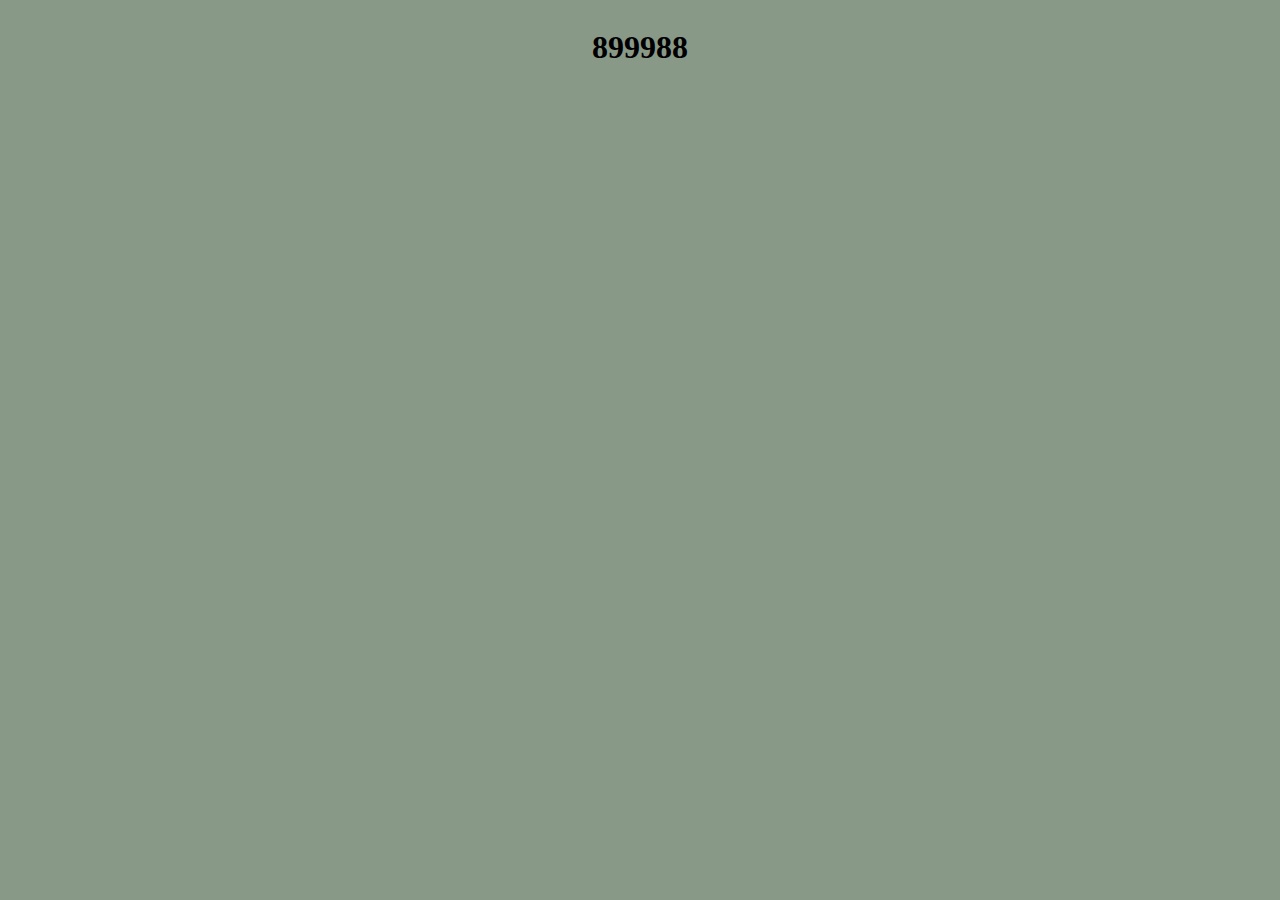
==== index.html @ 7edd74a1 "harder task/ random color" ====
<html lang="en">
<head>
    <meta charset="UTF-8">
    <meta name="viewport" content="width=device-width, initial-scale=1.0">
    <title>Document</title>
    <style>
        body{
            color: black;
            display: flex;
            flex-direction: column;
            justify-content: center;
            align-items: center;
        }
    </style>
</head>
<body>
    <script src="script.js"></script>
</body>
</html>
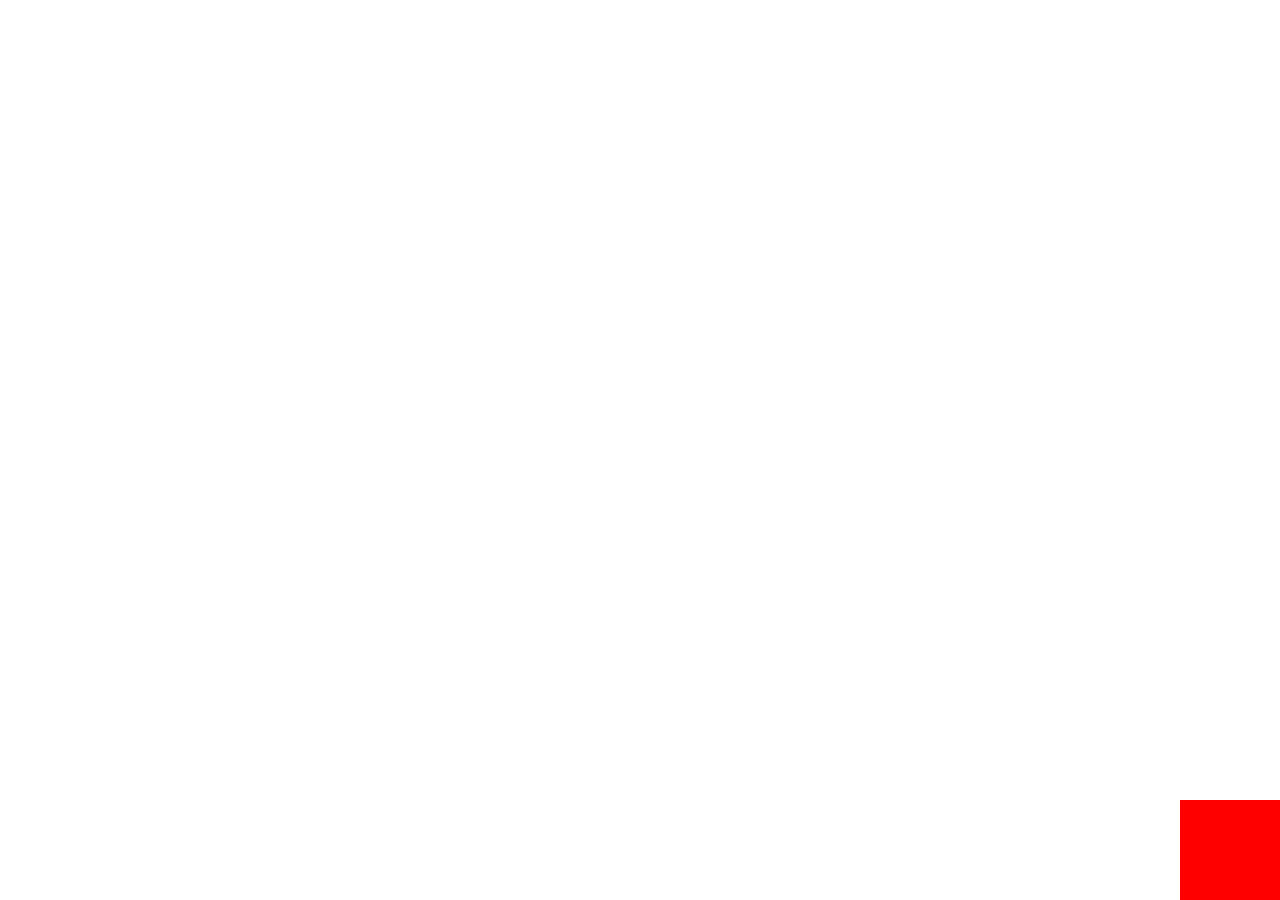
==== commit e69f7e3c: "it moves" ====
--- a/index.html
+++ b/index.html
@@ -3,15 +3,7 @@
     <meta charset="UTF-8">
     <meta name="viewport" content="width=device-width, initial-scale=1.0">
     <title>Document</title>
-    <style>
-        body{
-            color: black;
-            display: flex;
-            flex-direction: column;
-            justify-content: center;
-            align-items: center;
-        }
-    </style>
+   
 </head>
 <body>
     <script src="script.js"></script>
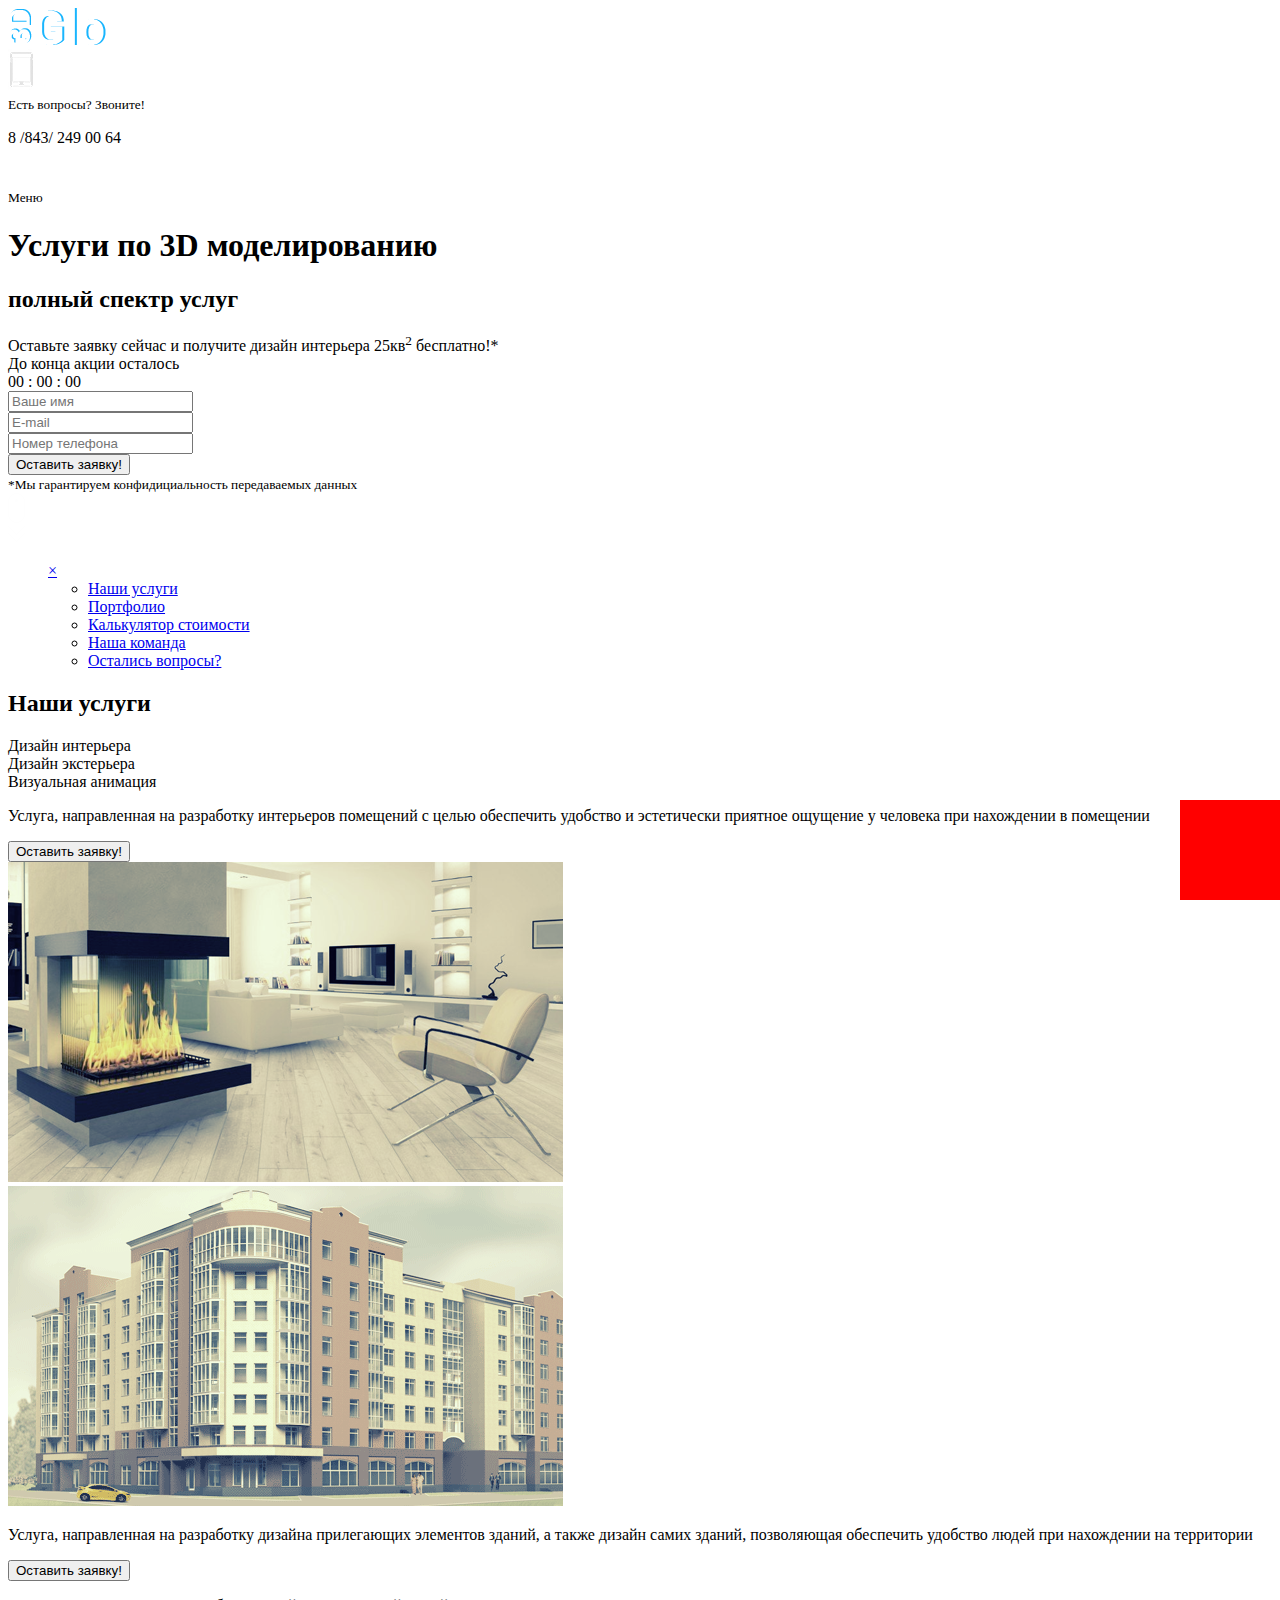
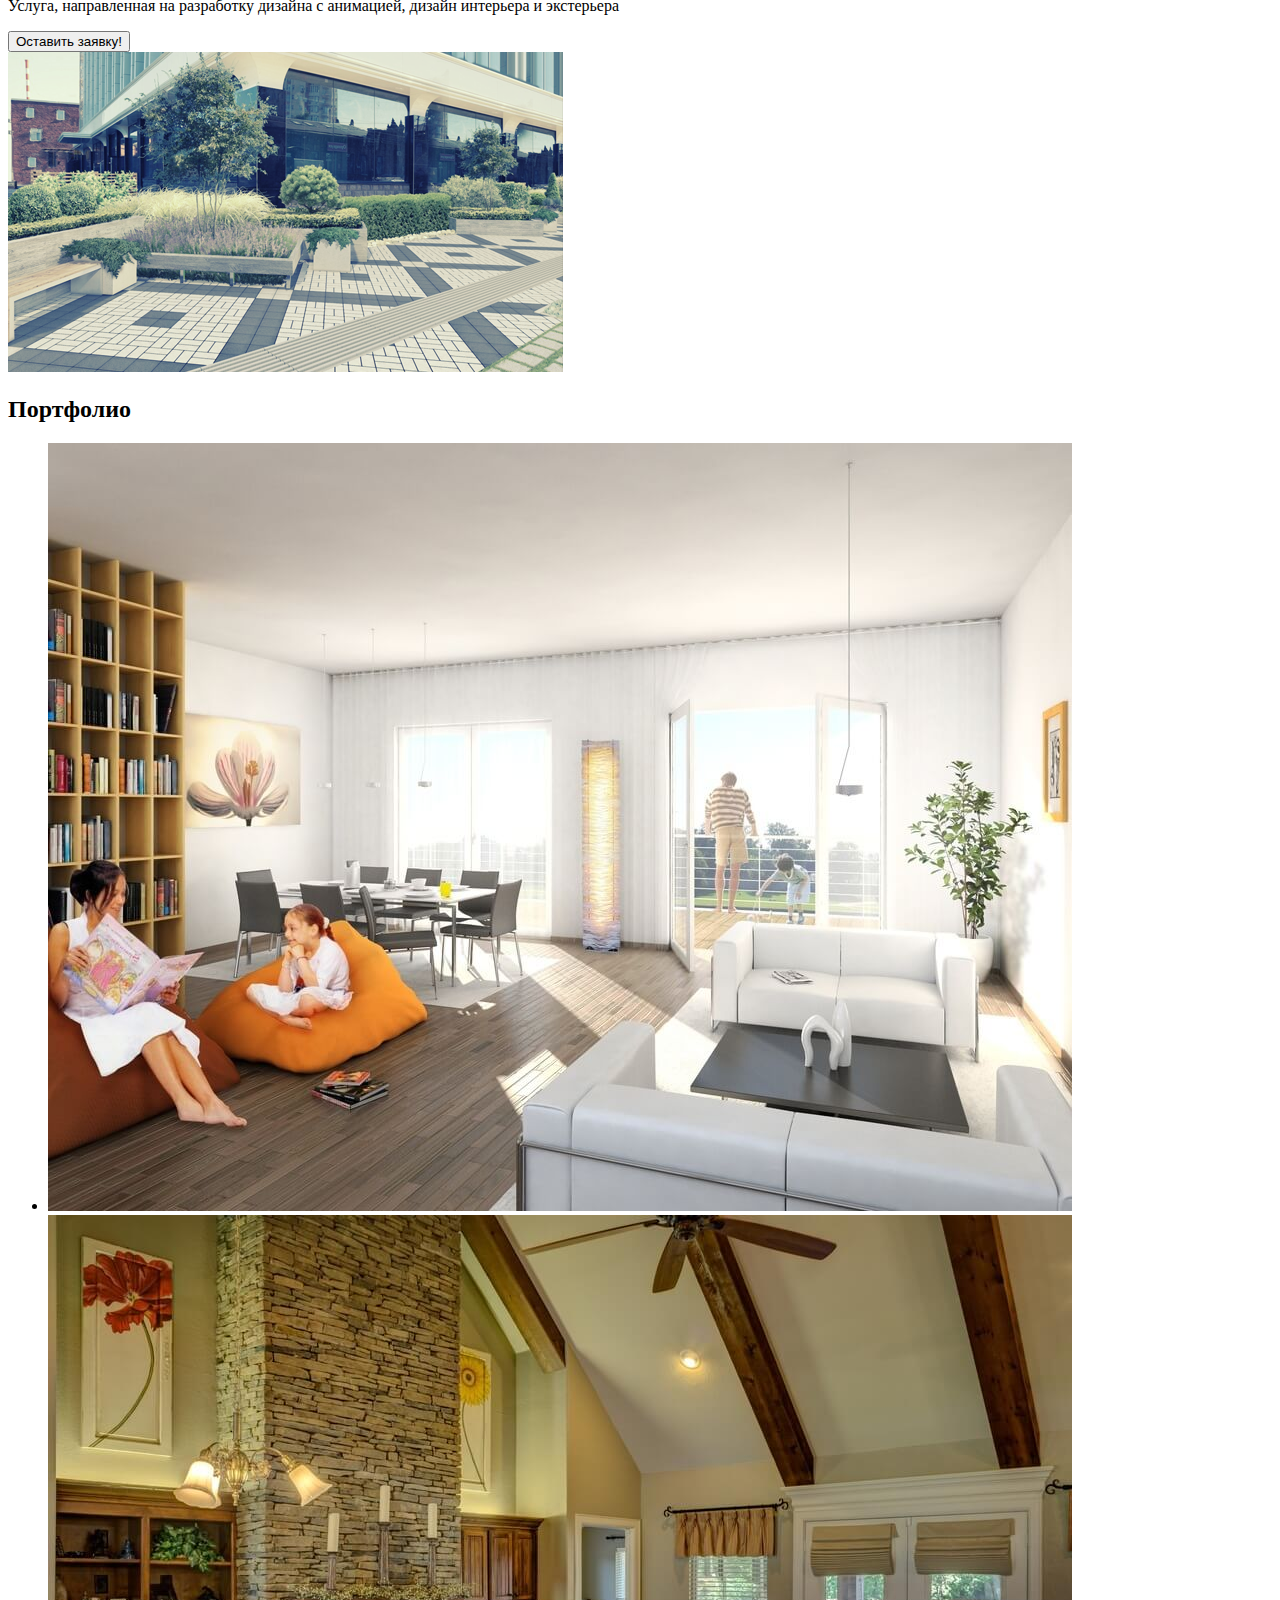
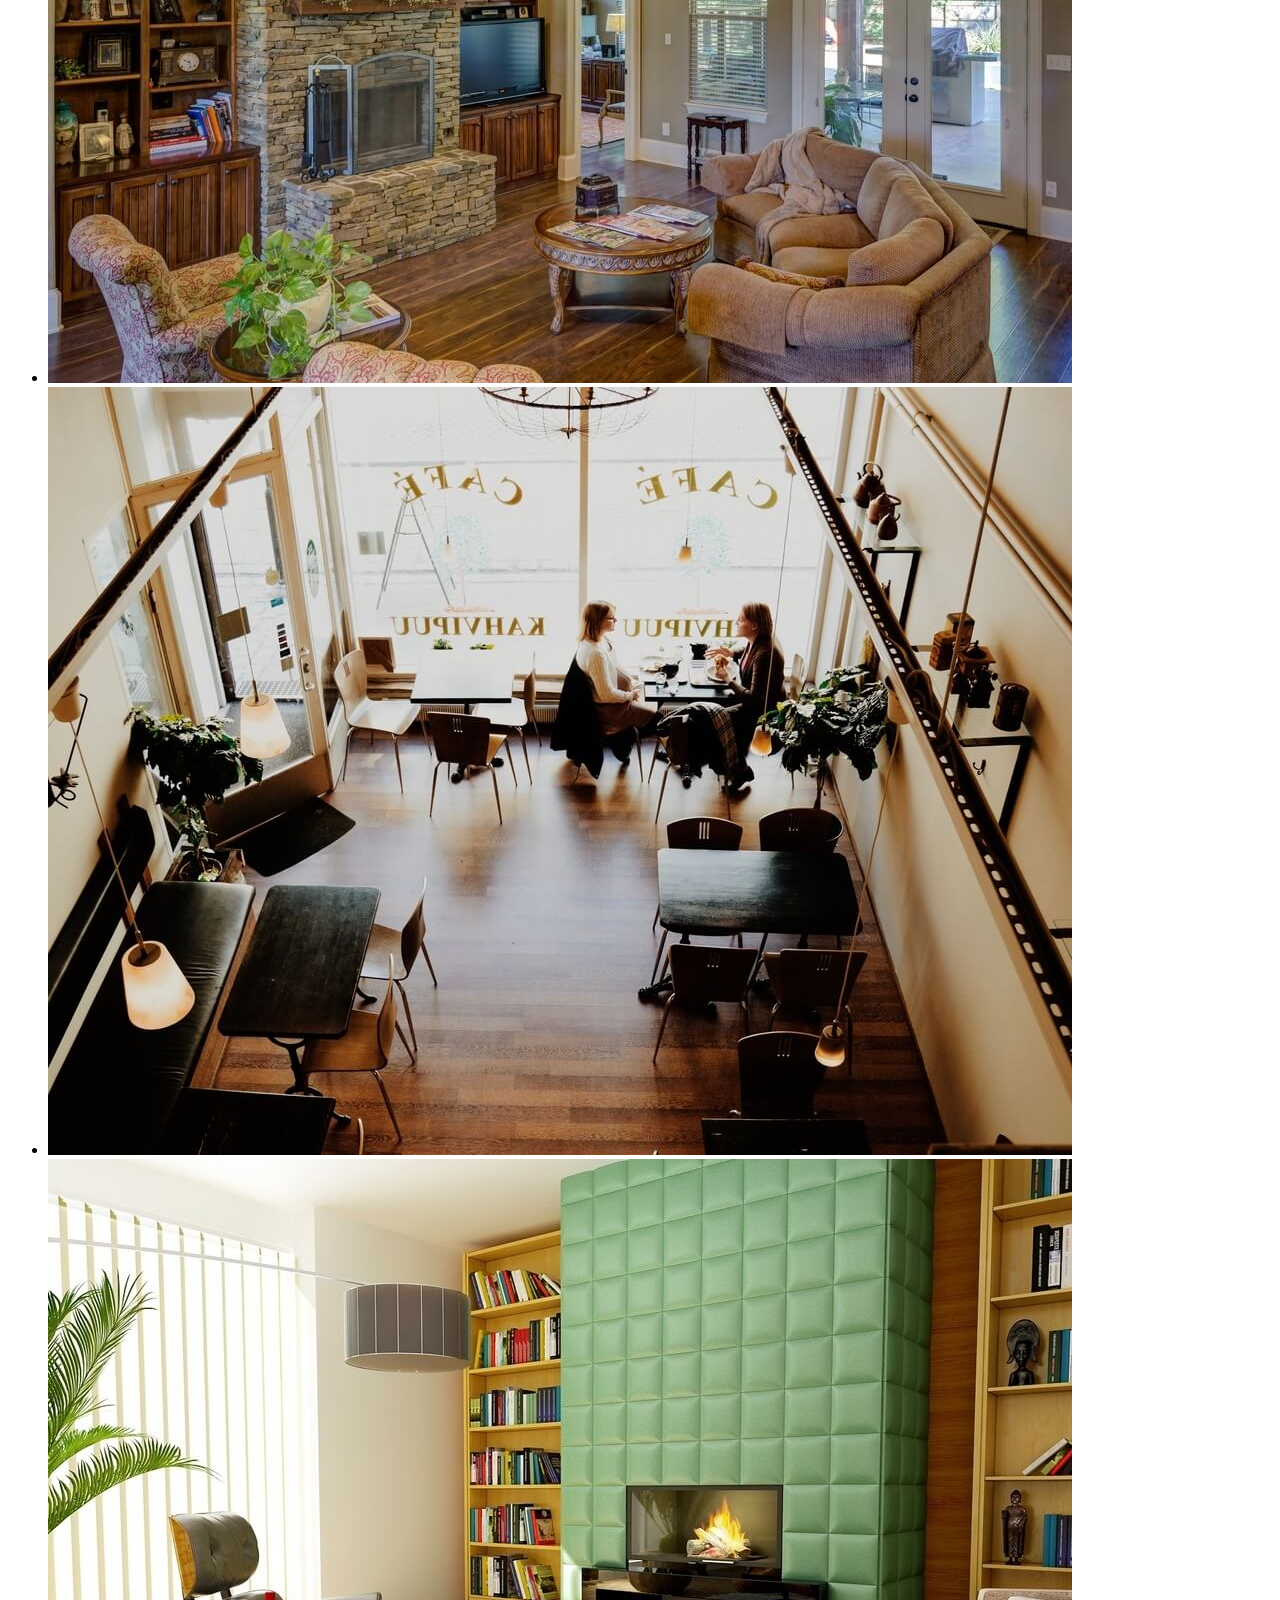
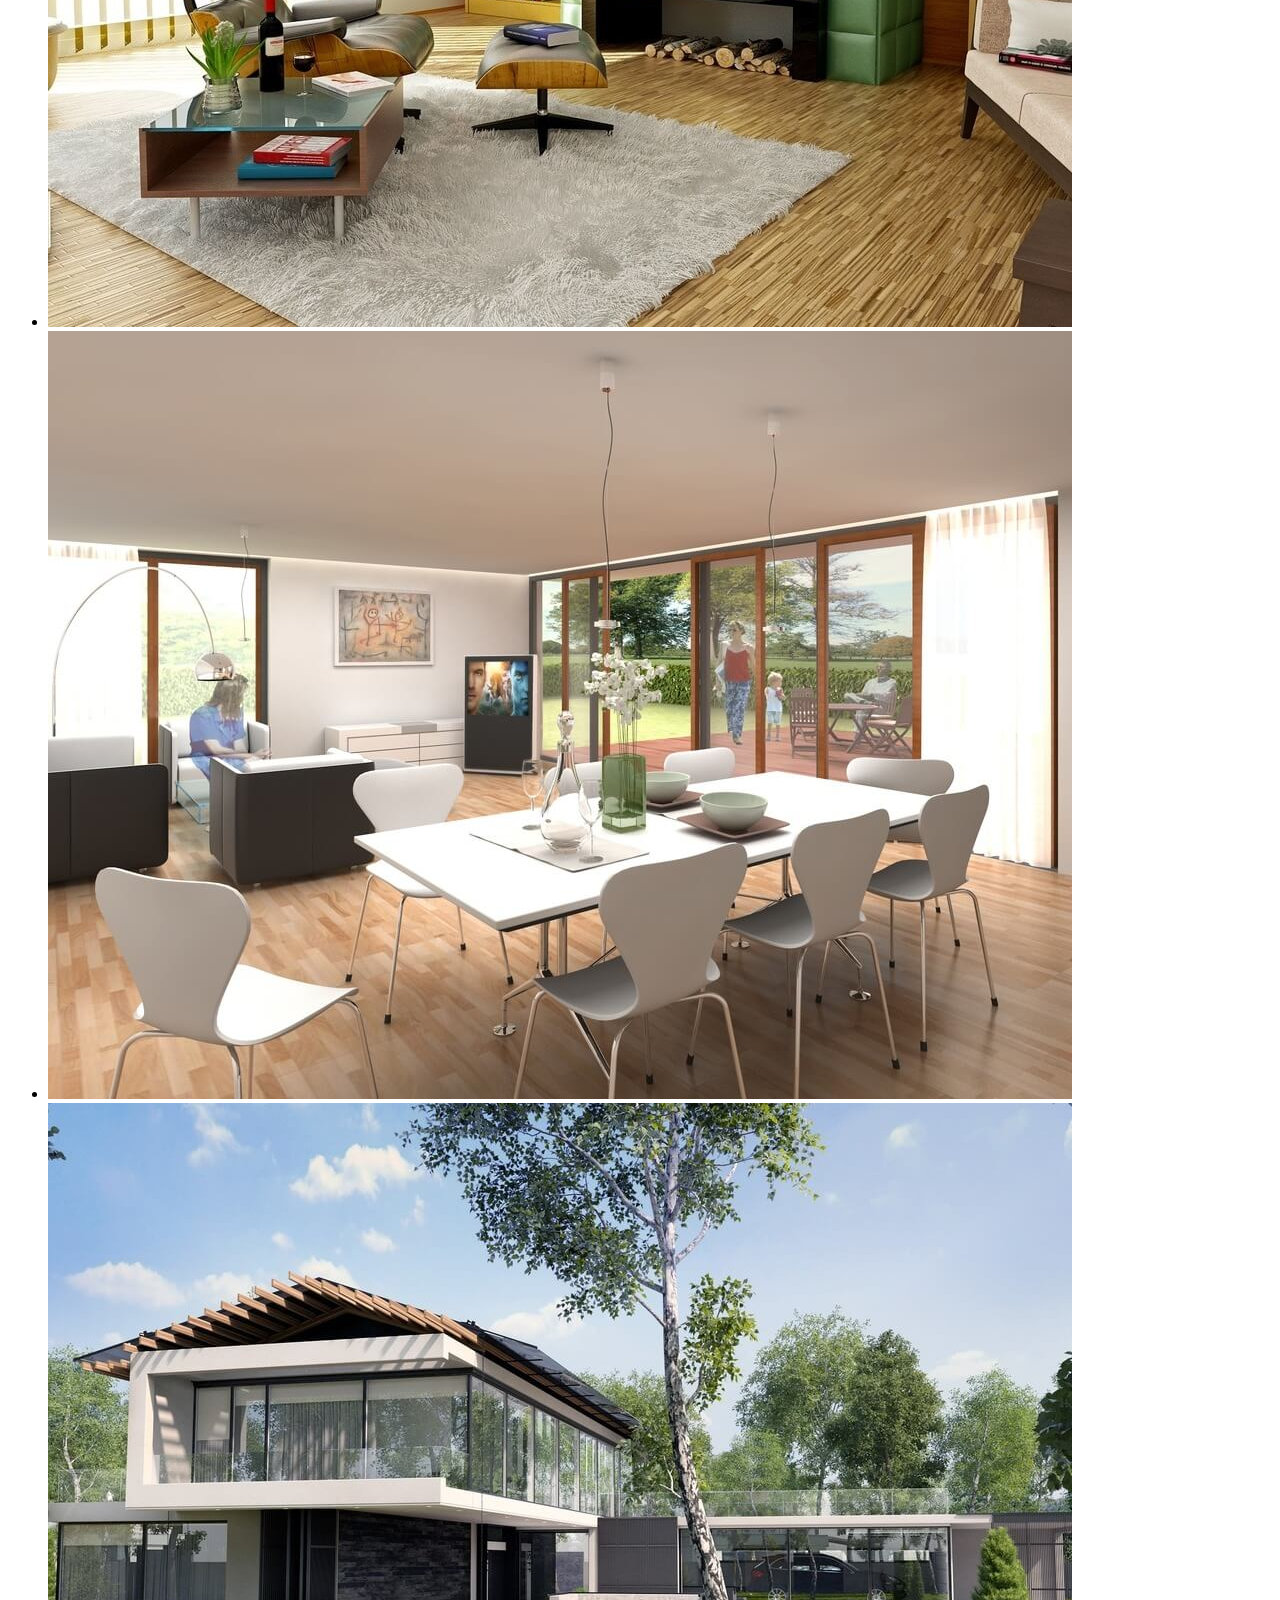
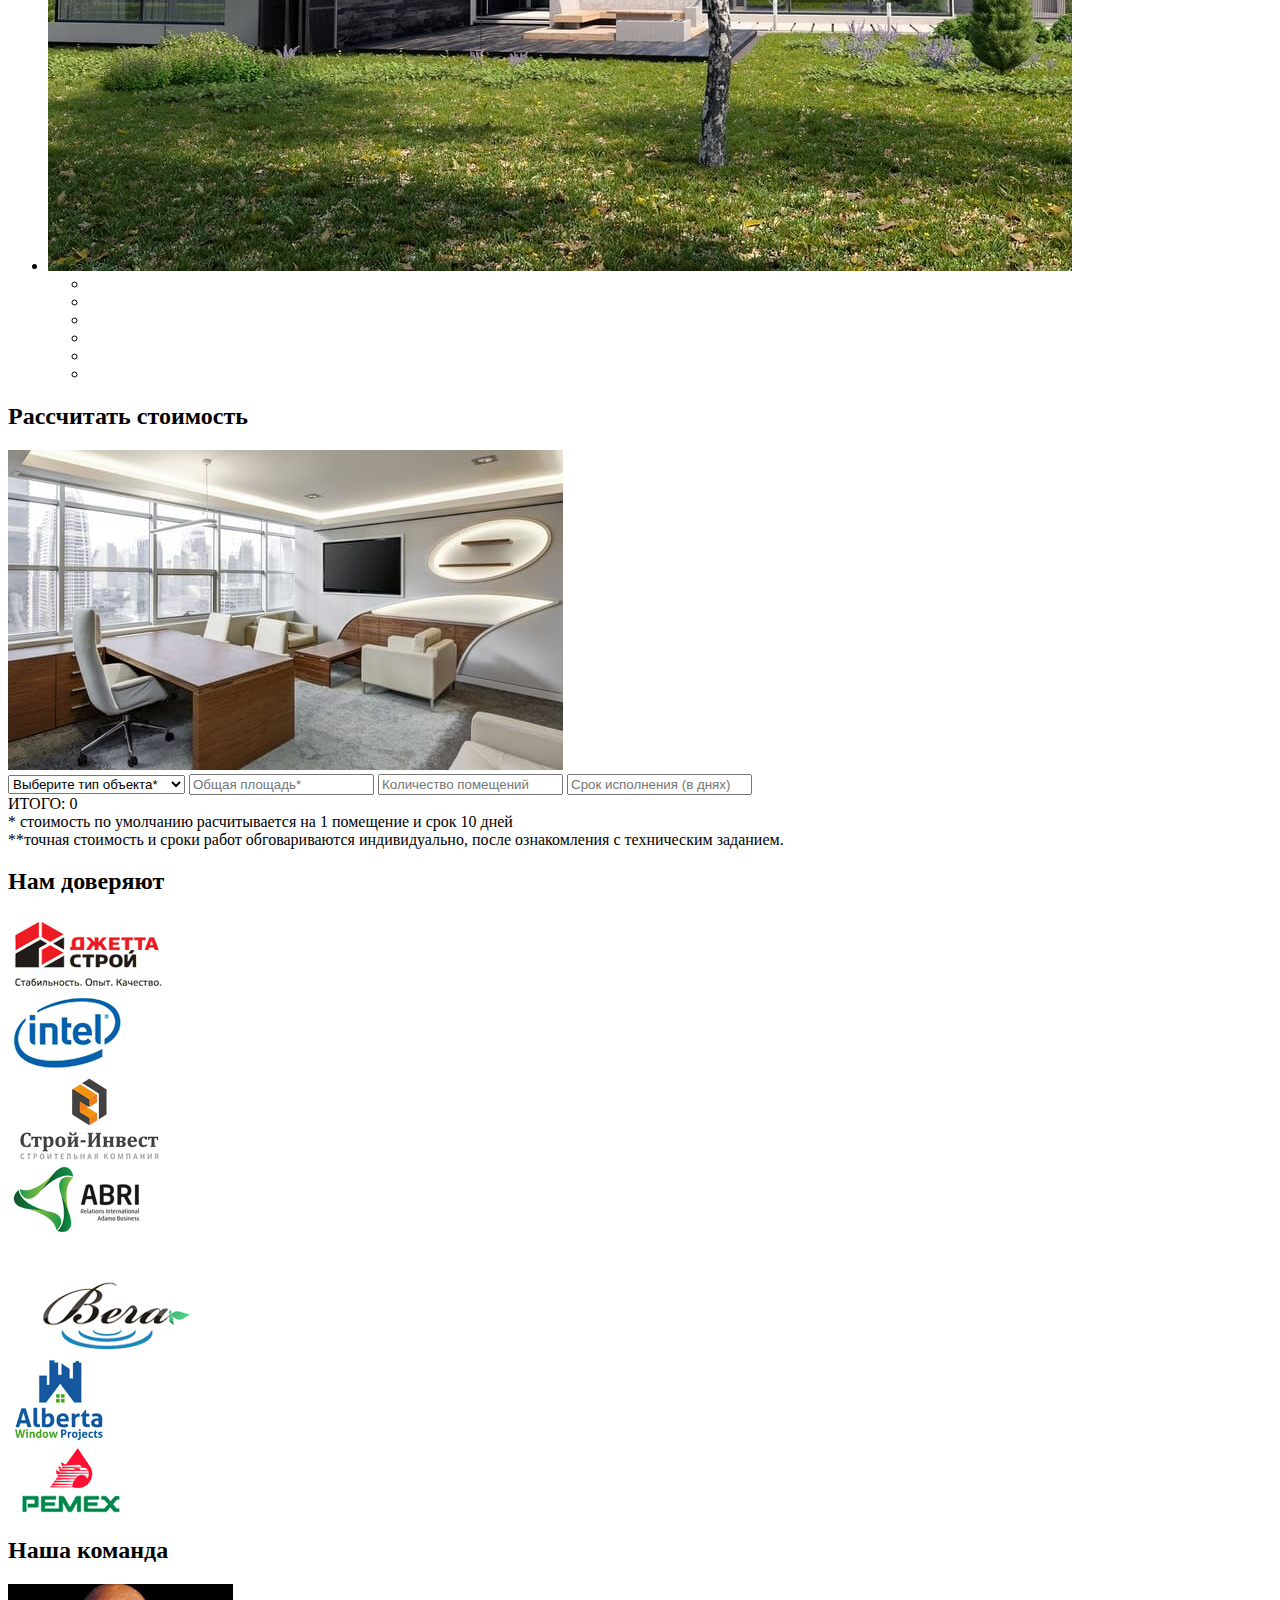
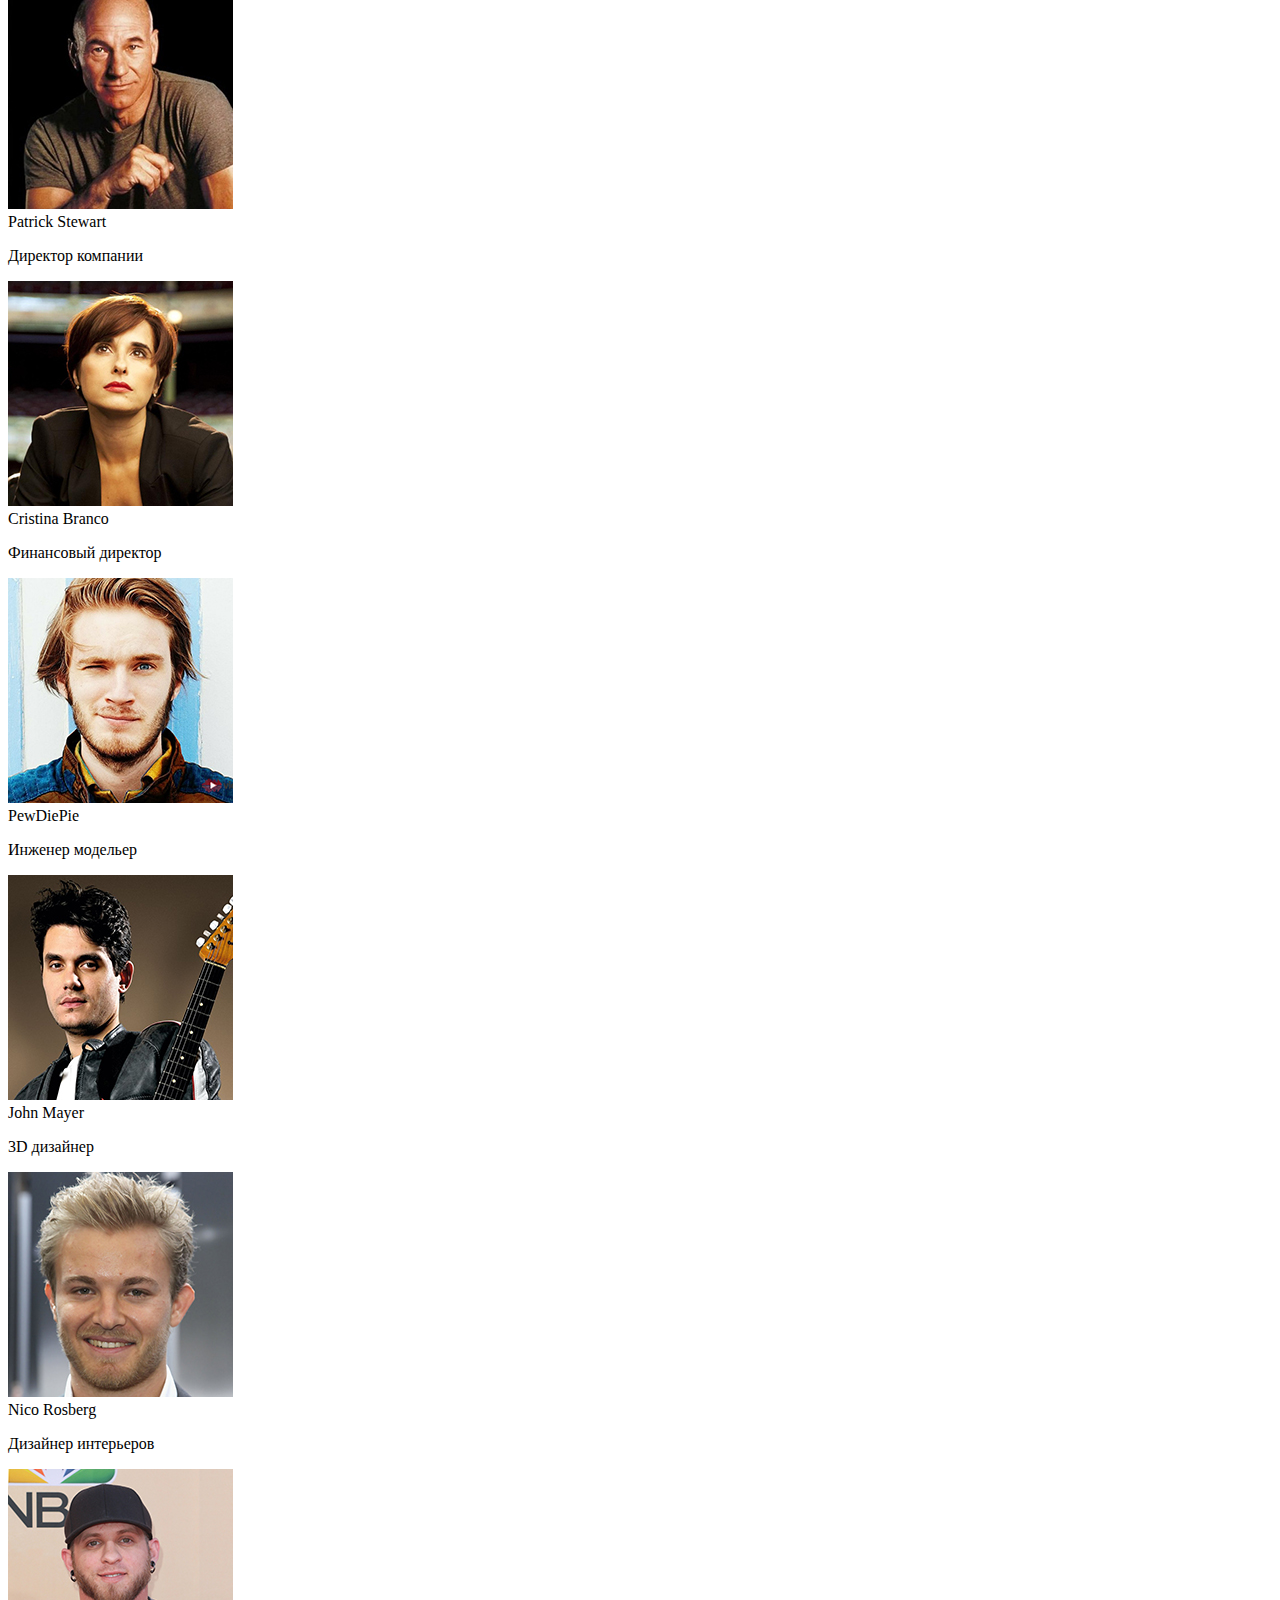
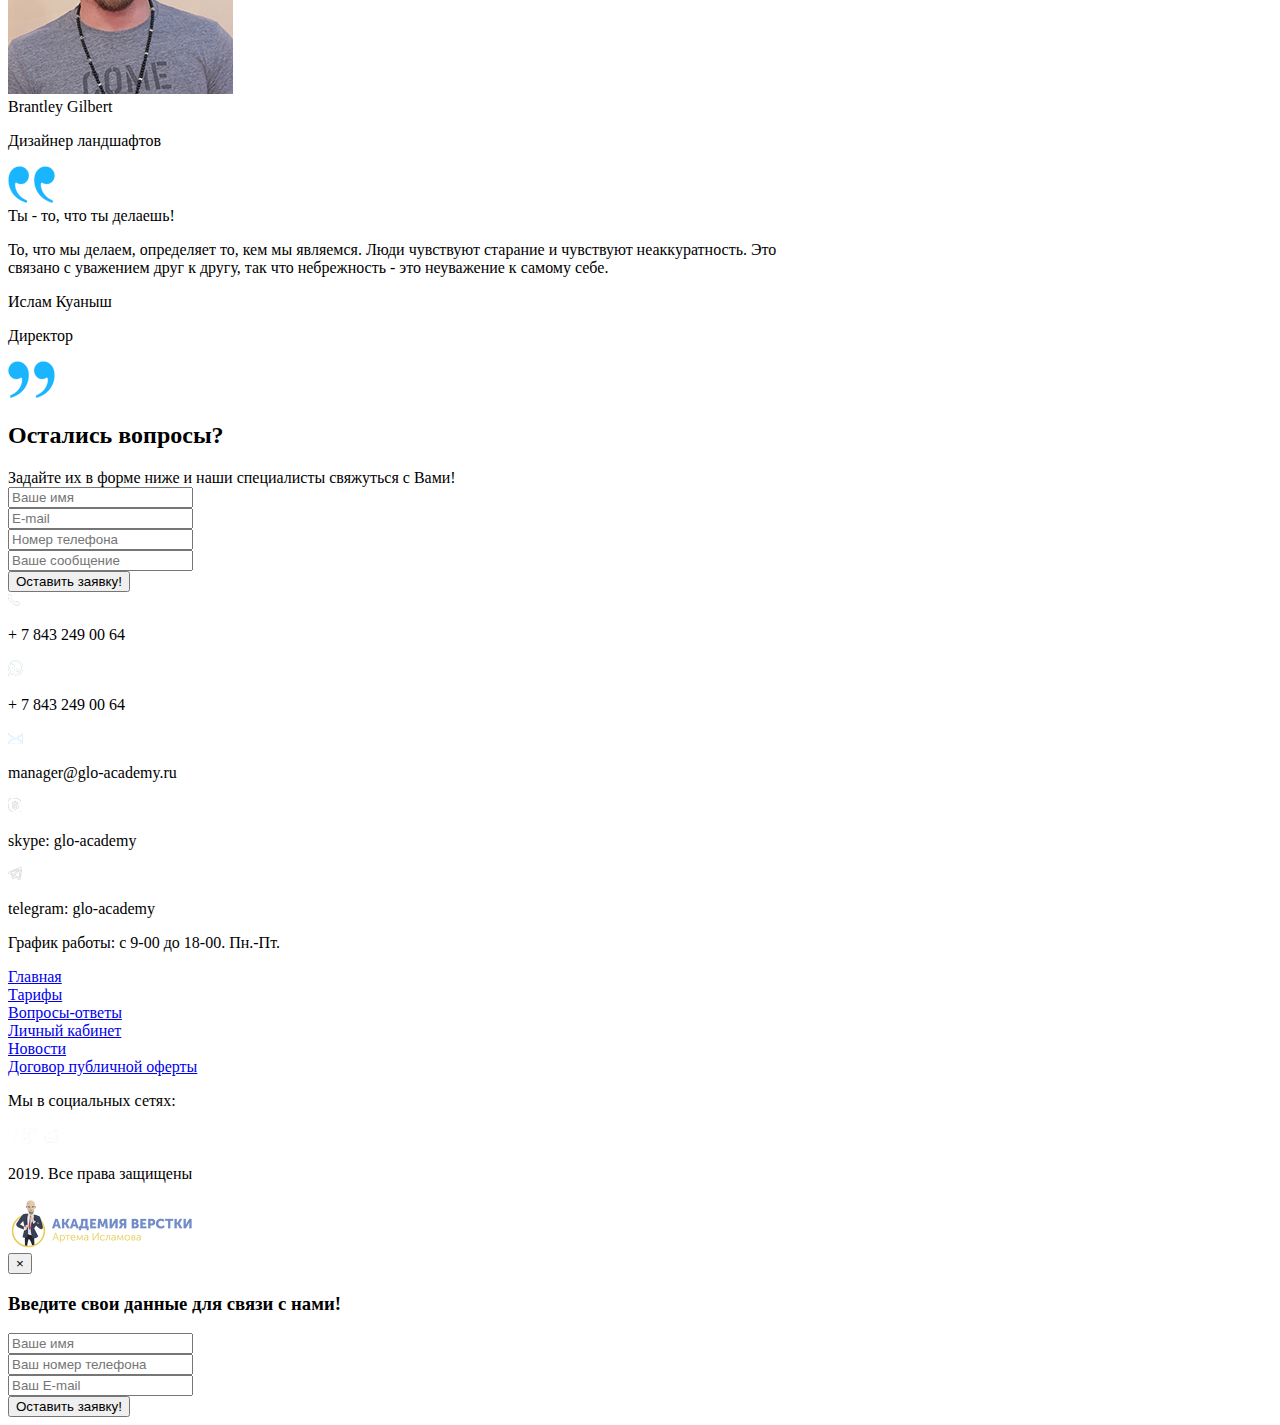
==== commit 7ce0ff0f: "lesson 18 and flying bird" ====
--- a/index.html
+++ b/index.html
@@ -1,11 +1,424 @@
-<html lang="en">
+<!DOCTYPE html>
+<html lang="ru">
+
 <head>
-    <meta charset="UTF-8">
-    <meta name="viewport" content="width=device-width, initial-scale=1.0">
-    <title>Document</title>
-   
+	<meta charset="UTF-8">
+	<meta http-equiv="X-UA-Compatible" content="IE=edge">
+	<meta name="viewport" content="width=device-width, initial-scale=1">
+	<title>Услуги по 3D моделированию</title>
+	<link rel="stylesheet" href="./css/bootstrap.min.css">
+	<link rel="stylesheet" href="./css/style.min.css">
+	<link rel="apple-touch-icon" sizes="180x180" href="./images/favicon/apple-touch-icon.png">
+	<link rel="icon" type="image/png" sizes="32x32" href="./images/favicon/favicon-32x32.png">
+	<link rel="icon" type="image/png" sizes="16x16" href="./images/favicon/favicon-16x16.png">
+	<link rel="manifest" href="./images/favicon/site.webmanifest">
+	<link rel="mask-icon" href="./images/favicon/safari-pinned-tab.svg" color="#5bbad5">
+	<meta name="msapplication-TileColor" content="#b91d47">
+	<meta name="theme-color" content="#ffffff">
 </head>
+
 <body>
-    <script src="script.js"></script>
+
+<main>
+	<header>
+		<div class="container">
+			<div class="row justify-content-between main-header">
+				<div class="col-md-2 col-sm-4 col-4">
+					<div class="logo">
+						<img class="logo-img" src="images/3dglo.png" alt="...">
+
+					</div>
+				</div>
+				<div class="col-md-4 col-md-offset-6 col-sm-4 col-sm-offset-2 col-5 col-offset-0">
+					<div class="media phone-media">
+						<div class="media-left media-middle">
+							<img class="media-object" src="images/phone.svg" alt="...">
+						</div>
+						<div class="media-body">
+							<small>Есть вопросы? Звоните!</small>
+							<p class="phone">8 /843/ 249 00 64</p>
+						</div>
+					</div>
+
+				</div>
+				<div class="col-md-1 col-sm-2 col-3">
+					<div class="menu">
+						<img src="images/menu.svg" alt=""><br>
+						<small>Меню</small>
+					</div>
+				</div>
+			</div>
+		</div>
+	</header>
+
+	<h1>Услуги по 3D моделированию</h1>
+	<h2>полный спектр услуг</h2>
+	<div class="timer">
+		<div class="timer-title">Оставьте заявку сейчас и получите дизайн интерьера 25кв<sup>2</sup> бесплатно!*
+		</div>
+		<div class="timer-action">
+			До конца акции осталось
+		</div>
+		<div class="timer-numbers" id="timer">
+			<span id="timer-hours">00</span>
+			<span>:</span>
+			<span id="timer-minutes">00</span>
+			<span>:</span>
+			<span id="timer-seconds">00</span>
+		</div>
+	</div>
+	<form id="form1" name="user_form" class="main-form">
+		<div class="main-form-input container">
+			<div class="row">
+				<div class="col-12 col-lg-4">
+					<input type="text" class="form-name" id="form1-name" name="user_name" placeholder="Ваше имя" required>
+				</div>
+				<div class="col-12 col-lg-4">
+					<input type="email" class="form-email" id="form1-email" name="user_email" placeholder="E-mail">
+				</div>
+				<div class="col-12 col-lg-4">
+					<input type="tel" class="form-phone" id="form1-phone" name="user_phone" placeholder="Номер телефона" required>
+				</div>
+			</div>
+		</div>
+		<div class="container">
+			<div class="row justify-content-center">
+				<button class="btn form-btn" type="submit">Оставить заявку!</button>
+			</div>
+		</div>
+	</form>
+	<small>*Мы гарантируем конфидициальность передаваемых данных</small>
+	<br>
+	<a href="#service-block"><img src="images/scroll.svg" alt=""></a>
+</main>
+
+
+<menu>
+	<a class="close-btn" href="#close">&times;</a>
+	<ul>
+		<li><a href="#service-block">Наши услуги</a></li>
+		<li><a href="#portfolio">Портфолио</a></li>
+		<li><a href="#calc">Калькулятор стоимости</a></li>
+		<li><a href="#command">Наша команда</a></li>
+		<li><a href="#connect">Остались вопросы?</a></li>
+	</ul>
+</menu>
+
+
+<div id="service-block" class="service">
+	<div class="container">
+		<h2>Наши услуги</h2>
+		<div class="underline"></div>
+		<div class="row service-header">
+			<div class="col-12 col-lg-4 service-header-tab active">Дизайн <span>интерьера</span></div>
+			<div class="col-12 col-lg-4 service-header-tab">Дизайн <span>экстерьера</span></div>
+			<div class="col-12 col-lg-4 service-header-tab">Визуальная <span>анимация</span></div>
+		</div>
+
+		<div class="service-tab row">
+			<div class="service-outer col-md-6 col-sm-6 col-12">
+				<div class="service-inner">
+					<div class="service-text">
+						<p>Услуга, направленная на разработку интерьеров помещений с целью обеспечить удобство и
+							эстетически приятное ощущение у человека при нахождении в помещении</p>
+						<button class="btn form-btn popup-btn">Оставить заявку!</button>
+					</div>
+				</div>
+			</div>
+			<div class="col-md-6 col-sm-6">
+				<img src="images/service/service-1.png" alt="">
+			</div>
+		</div>
+
+
+		<div class="service-tab row">
+			<div class="col-md-6 col-sm-6">
+				<img src="images/service/service-2.png" alt="">
+			</div>
+			<div class="service-outer col-md-6 col-sm-6 col-12">
+				<div class="service-inner">
+					<p>Услуга, направленная на разработку дизайна прилегающих элементов зданий, а также дизайн самих
+						зданий, позволяющая обеспечить удобство людей при нахождении на территории</p>
+					<button class="btn form-btn popup-btn">Оставить заявку!</button>
+
+				</div>
+			</div>
+
+		</div>
+
+
+		<div class="service-tab row">
+			<div class="service-outer col-md-6 col-sm-6 col-12">
+				<div class="service-inner">
+					<p>Услуга, направленная на разработку дизайна с анимацией, дизайн интерьера и экстерьера</p>
+					<button class="btn form-btn popup-btn">Оставить заявку!</button>
+
+				</div>
+			</div>
+			<div class="col-md-6 col-sm-6">
+				<img src="images/service/service-3.png" alt="">
+			</div>
+		</div>
+
+
+	</div>
+</div>
+
+<div id="portfolio" class="portfolio">
+	<div class="container">
+		<h2>Портфолио</h2>
+		<div class="underline"></div>
+		<ul class="portfolio-content" id="all-progects">
+			<li class="portfolio-item portfolio-item-active"><img src="images/portfilio/portfolio-01.jpg"
+																														alt="portfolio"></li>
+			<li class="portfolio-item"><img src="images/portfilio/portfolio-04.jpg" alt="portfolio"></li>
+			<li class="portfolio-item"><img src="images/portfilio/portfolio-06.jpg" alt="portfolio"></li>
+			<li class="portfolio-item"><img src="images/portfilio/portfolio-07.jpg" alt="portfolio"></li>
+			<li class="portfolio-item"><img src="images/portfilio/portfolio-08.jpg" alt="portfolio"></li>
+			<li class="portfolio-item"><img src="images/portfilio/portfolio-10.jpg" alt="portfolio"></li>
+			<a href="#" class="portfolio-btn prev" id="arrow-left"></a>
+			<a href="#" class="portfolio-btn next" id="arrow-right"></a>
+			<ul class="portfolio-dots">
+				<li class="dot dot-active"></li>
+				<li class="dot"></li>
+				<li class="dot"></li>
+				<li class="dot"></li>
+				<li class="dot"></li>
+				<li class="dot"></li>
+			</ul>
+		</ul>
+	</div>
+</div>
+
+<div id="calc" class="calc">
+	<div class="container">
+		<h2>Рассчитать стоимость</h2>
+		<div class="underline"></div>
+		<div class="row">
+			<div class="col-lg-6 d-none d-lg-block flex">
+				<img src="images/calc.jpg" alt="">
+			</div>
+			<div class="col-lg-6 col-12 flex">
+				<div class="calc-block">
+					<select class="calc-item calc-type" required>
+						<option class="calc-option-title" value="">Выберите тип объекта*</option>
+						<option value="1">Интерьер Квартиры</option>
+						<option value="1.4">Интерьер Частного дома</option>
+						<option value="2">Интерьер Офиса</option>
+					</select>
+					<input type="number" min="1" step="1" class="calc-item calc-square"
+								 placeholder="Общая площадь*">
+					<input type="number" min="1" step="1" class="calc-item calc-count"
+								 placeholder="Количество помещений">
+					<input type="number" min="1" step="1" class="calc-item calc-day"
+								 placeholder="Срок исполнения (в днях)">
+					<div class="calc-total">ИТОГО: <span id="total">0</span></div>
+					<div class="calc-mini">* стоимость по умолчанию расчитывается на 1 помещение и срок 10 дней <br>
+						**точная стоимость и сроки работ обговариваются индивидуально, после
+						ознакомления с техническим заданием.
+					</div>
+				</div>
+
+			</div>
+		</div>
+	</div>
+</div>
+
+<div id="companies" class="companies">
+	<div class="container">
+		<h2>Нам доверяют</h2>
+		<div class="underline"></div>
+		<div class="companies-wrapper">
+			<div class="companies-hor">
+				<div class="companies-hor-item"><img src="images/companies/companies-1.png" alt=""></div>
+				<div class="companies-hor-item"><img src="images/companies/companies-2.png" alt=""></div>
+				<div class="companies-hor-item"><img src="images/companies/companies-3.png" alt=""></div>
+				<div class="companies-hor-item"><img src="images/companies/companies-4.png" alt=""></div>
+				<div class="companies-hor-item"><img src="images/companies/companies-5.png" alt=""></div>
+				<div class="companies-hor-item"><img src="images/companies/companies-6.png" alt=""></div>
+				<div class="companies-hor-item"><img src="images/companies/companies-7.png" alt=""></div>
+			</div>
+		</div>
+	</div>
+</div>
+
+<div id="command" class="command">
+	<div class="container">
+		<h2>Наша команда</h2>
+		<div class="underline"></div>
+		<div class="row">
+			<div class="col-md-4 col-sm-6 col-12">
+				<img class="command__photo" src="images/command/command-1.jpg"
+						 data-img="images/command/command-1a.jpg" alt="">
+				<div class="description">Patrick Stewart</div>
+				<p>Директор компании</p>
+			</div>
+			<div class="col-md-4 col-sm-6 col-12">
+				<img class="command__photo" src="images/command/command-2.jpg"
+						 data-img="images/command/command-2a.jpg" alt="">
+				<div class="description">Cristina Branco</div>
+				<p>Финансовый директор</p>
+			</div>
+			<div class="col-md-4 col-sm-6 col-12">
+				<img class="command__photo" src="images/command/command-3.jpg"
+						 data-img="images/command/command-3a.jpg" alt="">
+				<div class="description">PewDiePie</div>
+				<p>Инженер модельер</p>
+			</div>
+			<div class="col-md-4 col-sm-6 col-12">
+				<img class="command__photo" src="images/command/command-4.jpg"
+						 data-img="images/command/command-4a.jpg" alt="">
+				<div class="description">John Mayer</div>
+				<p>3D дизайнер</p>
+			</div>
+			<div class="col-md-4 col-sm-6 col-12">
+				<img class="command__photo" src="images/command/command-5.jpg"
+						 data-img="images/command/command-5a.jpg" alt="">
+				<div class="description">Nico Rosberg</div>
+				<p>Дизайнер интерьеров</p>
+			</div>
+			<div class="col-md-4 col-sm-6 col-12">
+				<img class="command__photo" src="images/command/command-6.jpg"
+						 data-img="images/command/command-6a.jpg" alt="">
+				<div class="description">Brantley Gilbert</div>
+				<p>Дизайнер ландшафтов</p>
+			</div>
+		</div>
+		<div class="quote">
+			<img class="cov-left" src="images/command/cov-1.png" alt="">
+			<div class="description">Ты - то, что ты делаешь!</div>
+			<p>То, что мы делаем, определяет то, кем мы являемся. Люди чувствуют старание и чувствуют
+				неаккуратность.
+				Это<br> связано с уважением друг к другу, так что небрежность - это неуважение к самому себе.</p>
+			<span>Ислам Куаныш</span>
+			<p>Директор</p>
+			<img class="cov-right" src="images/command/cov-2.png" alt="">
+		</div>
+	</div>
+</div>
+
+<div id="connect" class="connect">
+	<div class="container">
+		<h2>Остались вопросы?</h2>
+		<div class="underline"></div>
+		<div class="description">Задайте их в форме ниже и наши специалисты свяжуться с Вами!</div>
+		<div class="row">
+			<div class="col-md-8 col-sm-8 col-12">
+				<form id="form2" name="user_form" class="footer-form">
+					<div class="footer-form-input">
+						<div class="row">
+							<div class="col-md-4 col-md-offset-0 col-sm-12 col-sm-offset-0">
+								<input class="top-form" id="form2-name" type="text" name="user_name"
+											 placeholder="Ваше имя" required>
+							</div>
+							<div class="col-md-4 col-md-offset-0 col-sm-12 col-sm-offset-0">
+								<input class="top-form form-email" id="form2-email" type="email" name="user_email"
+											 placeholder="E-mail">
+							</div>
+							<div class="col-md-4 col-md-offset-0 col-sm-12 col-sm-offset-0">
+								<input class="top-form form-phone" id="form2-phone" type="tel" name="user_phone"
+											 placeholder="Номер телефона" required>
+							</div>
+							<div class="col-md-12 col-sm-12 col-12">
+								<input class="mess" id="form2-message" name="user_message"
+											 placeholder="Ваше сообщение">
+							</div>
+						</div>
+					</div>
+
+					<div class="justify-content-center">
+						<div>
+							<button class="btn form-btn" type="submit">Оставить заявку!</button>
+						</div>
+					</div>
+				</form>
+			</div>
+
+			<div class="col-md-4 col-sm-4 col-12">
+				<div class="connect-adress">
+					<img src="images/connect/phone.svg" alt="">
+					<p>+ 7 843 249 00 64</p>
+				</div>
+				<div class="connect-adress">
+					<img src="images/connect/whatsapp.svg" alt="">
+					<p>+ 7 843 249 00 64</p>
+				</div>
+				<div class="connect-adress">
+					<img src="images/connect/letter.svg" alt="">
+					<p>manager@glo-academy.ru</p>
+				</div>
+				<div class="connect-adress">
+					<img src="images/connect/skype.svg" alt="">
+					<p>skype: glo-academy</p>
+				</div>
+				<div class="connect-adress">
+					<img src="images/connect/tele.svg" alt="">
+					<p>telegram: glo-academy</p>
+				</div>
+				<p>График работы: с 9-00 до 18-00. Пн.-Пт.</p>
+			</div>
+		</div>
+	</div>
+</div>
+
+<footer>
+	<div class="container">
+		<div class="row">
+			<div class="col-md-2 col-sm-2 col-12">
+				<a href="#">Главная</a><br>
+				<a href="#">Тарифы</a><br>
+			</div>
+			<div class="col-md-2 col-sm-3 col-12">
+				<a href="#">Вопросы-ответы</a><br>
+				<a href="#">Личный кабинет</a><br>
+			</div>
+			<div class="col-md-3 col-sm-4 col-12">
+				<a href="#">Новости</a><br>
+				<a href="#">Договор публичной оферты</a><br>
+			</div>
+			<div class="col-md-3 col-md-offset-2 col-sm-3 col-sm-offset-0 col-12 col-offset-0">
+				<p>Мы в социальных сетях:</p>
+				<a href=""><img src="images/footer/face.svg" alt=""></a>
+				<a href=""><img src="images/footer/google.svg" alt=""></a>
+				<a href=""><img src="images/footer/insta.svg" alt=""></a>
+			</div>
+		</div>
+		<div class="line"></div>
+		<div class="row">
+			<div class="col-md-6 col-sm-6 col-12">
+				<p>2019. Все права защищены</p>
+			</div>
+			<div class="col-md-6 col-sm-6 col-12 web">
+				<img src="./images/footer/academy.png" alt="">
+			</div>
+		</div>
+	</div>
+</footer>
+
+<div class="popup">
+	<div class="popup-content">
+		<button class="popup-close">&times;</button>
+		<div class="main-form">
+			<h3>Введите свои данные для связи с нами!</h3>
+			<form id="form3" name="user_form">
+				<div>
+					<input type="text" class="form-name" id="form3-name" name="user_name" placeholder="Ваше имя"
+								 required>
+				</div>
+				<div>
+					<input type="tel" class="form-phone" id="form3-phone" name="user_phone"
+								 placeholder="Ваш номер телефона" required>
+				</div>
+				<div>
+					<input type="email" class="form-email" id="form3-email" name="user_email"
+								 placeholder="Ваш E-mail">
+				</div>
+				<button class="btn form-btn" type="submit">Оставить заявку!</button>
+			</form>
+		</div>
+	</div>
+</div>
+
+<script src="script.js"></script>
 </body>
-</html>+</html>
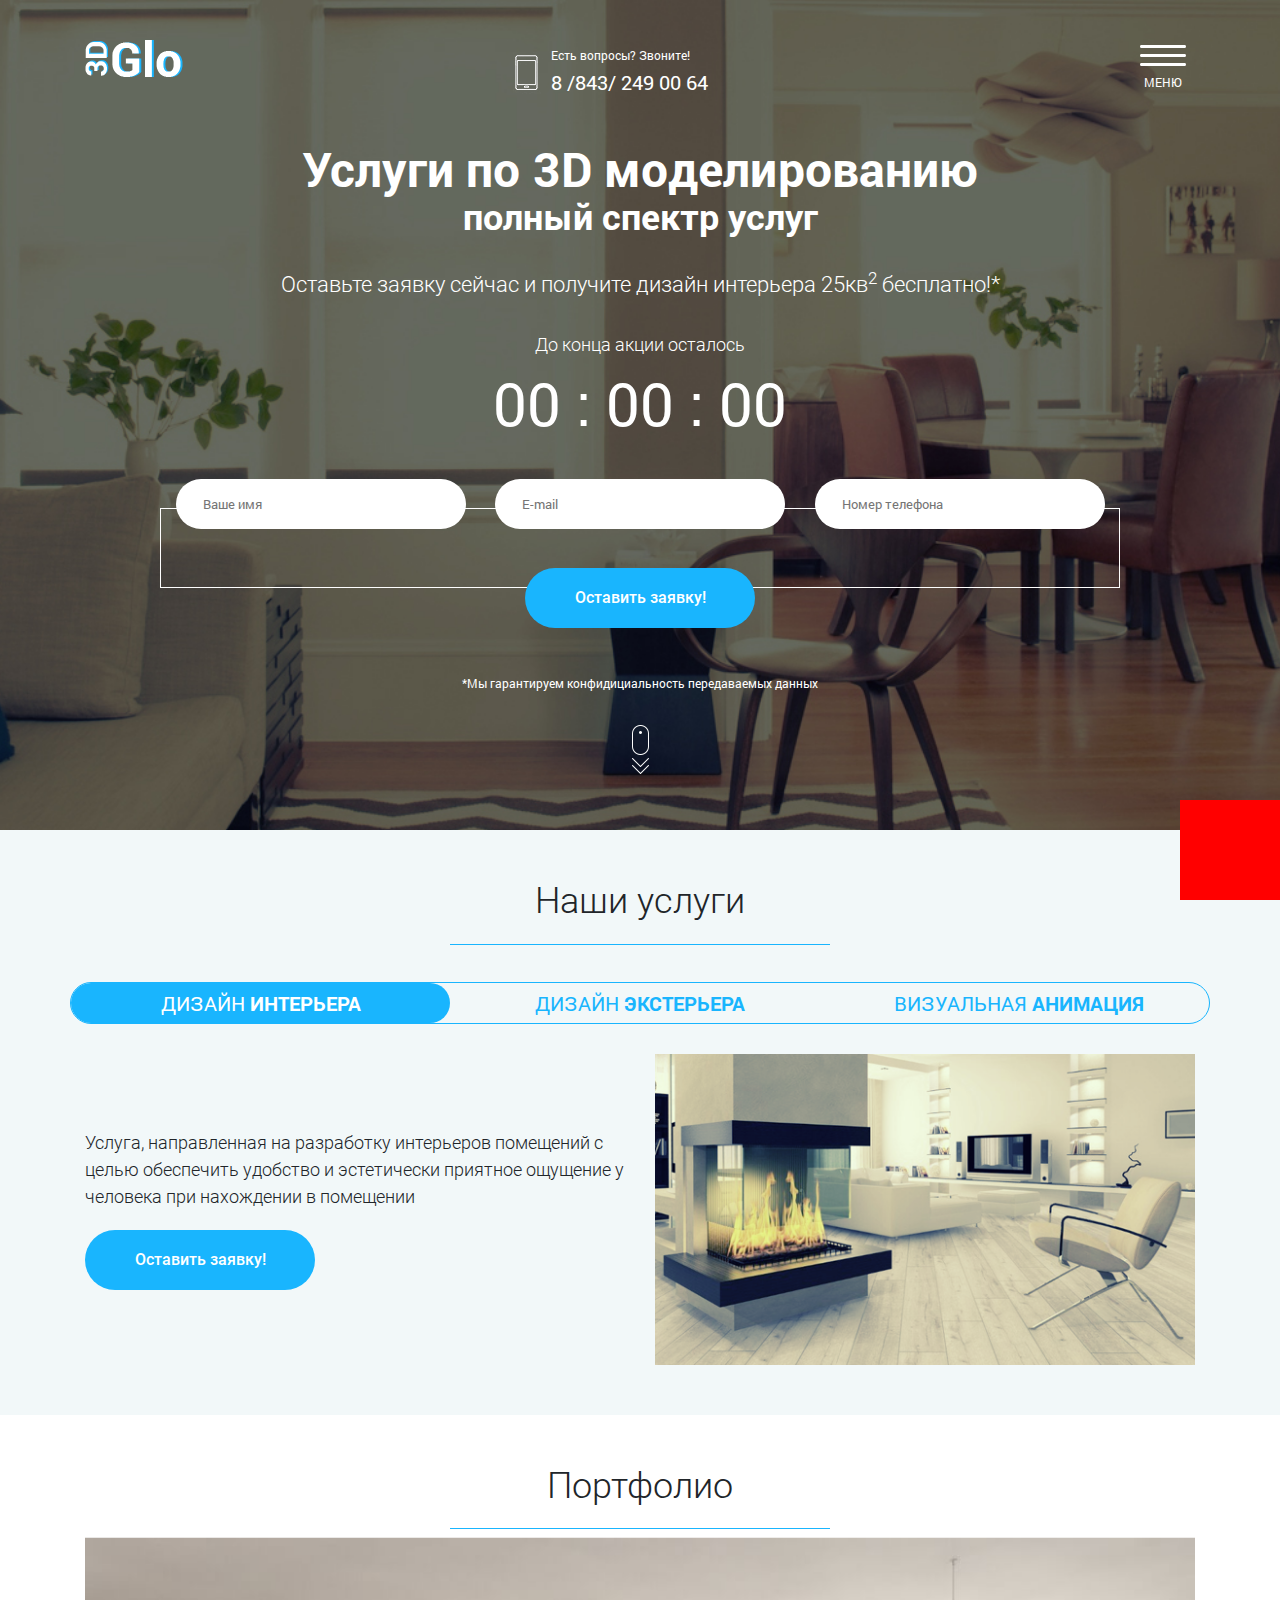
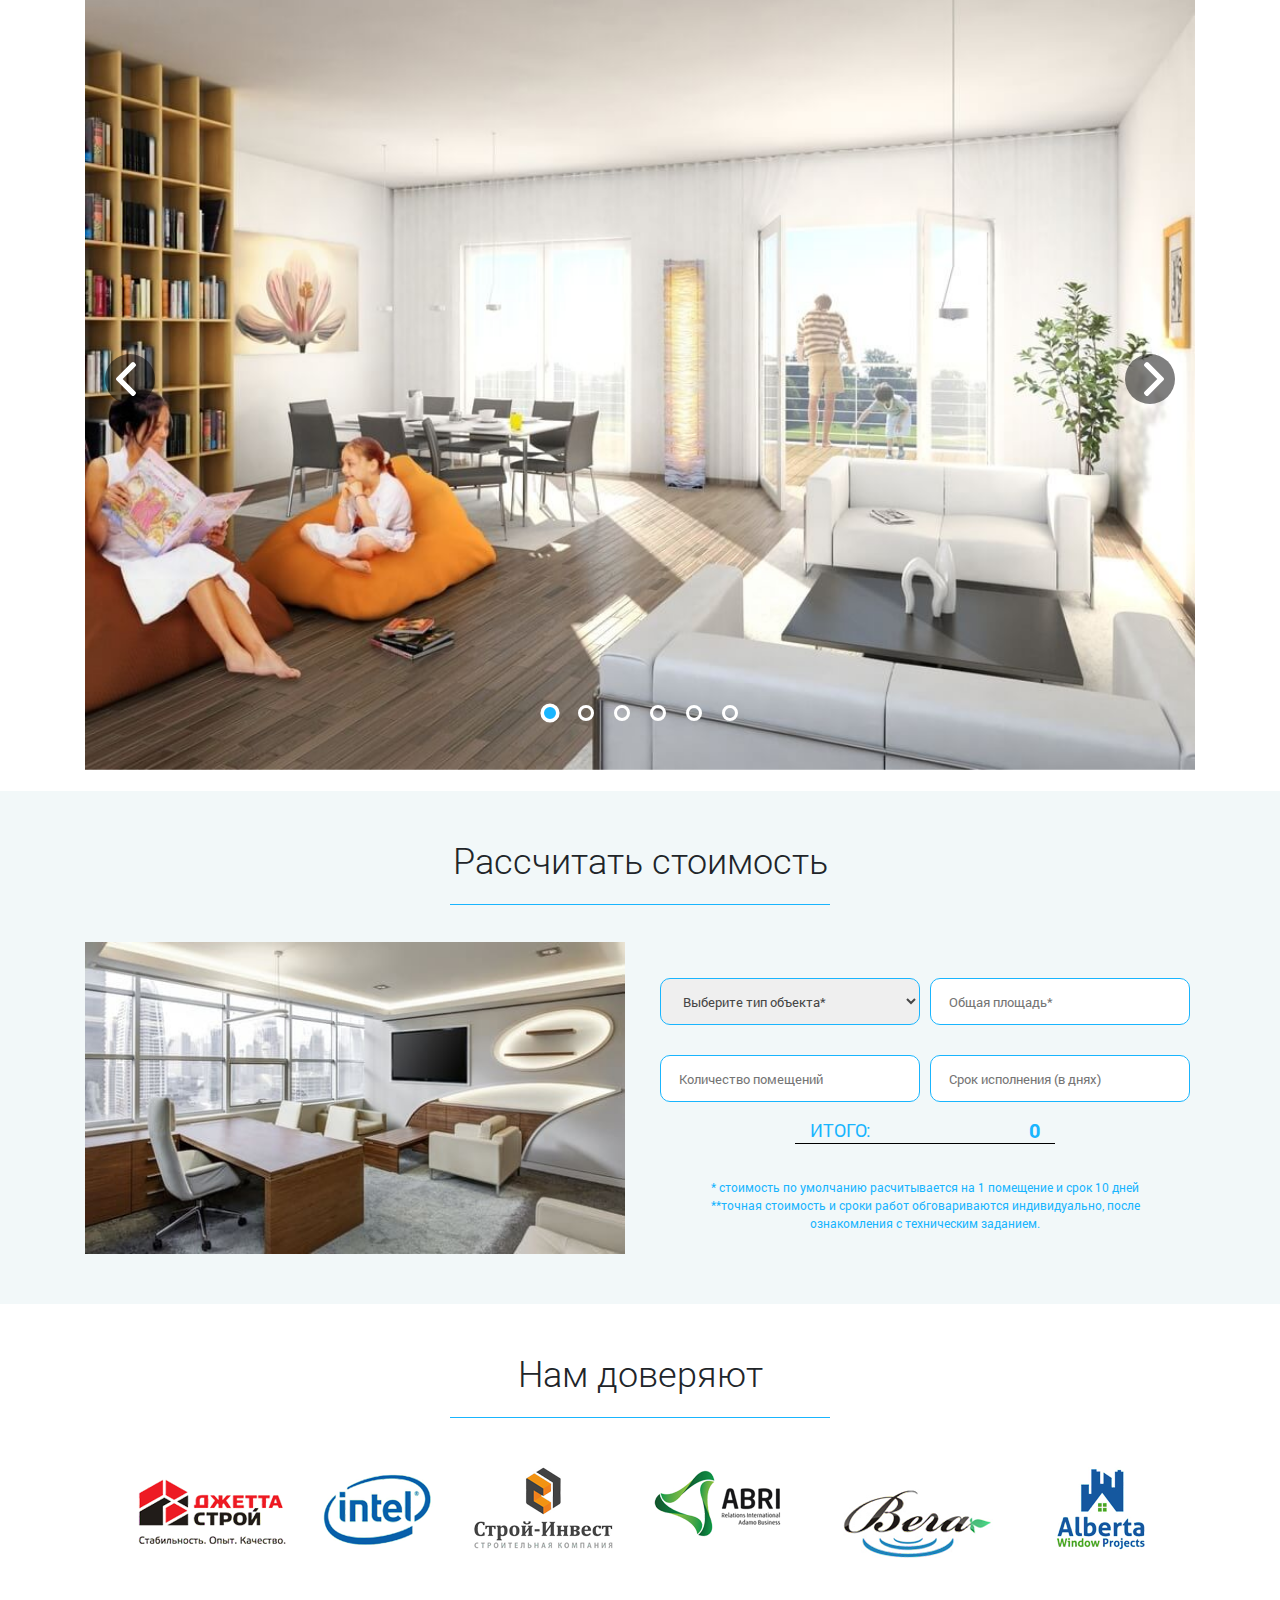
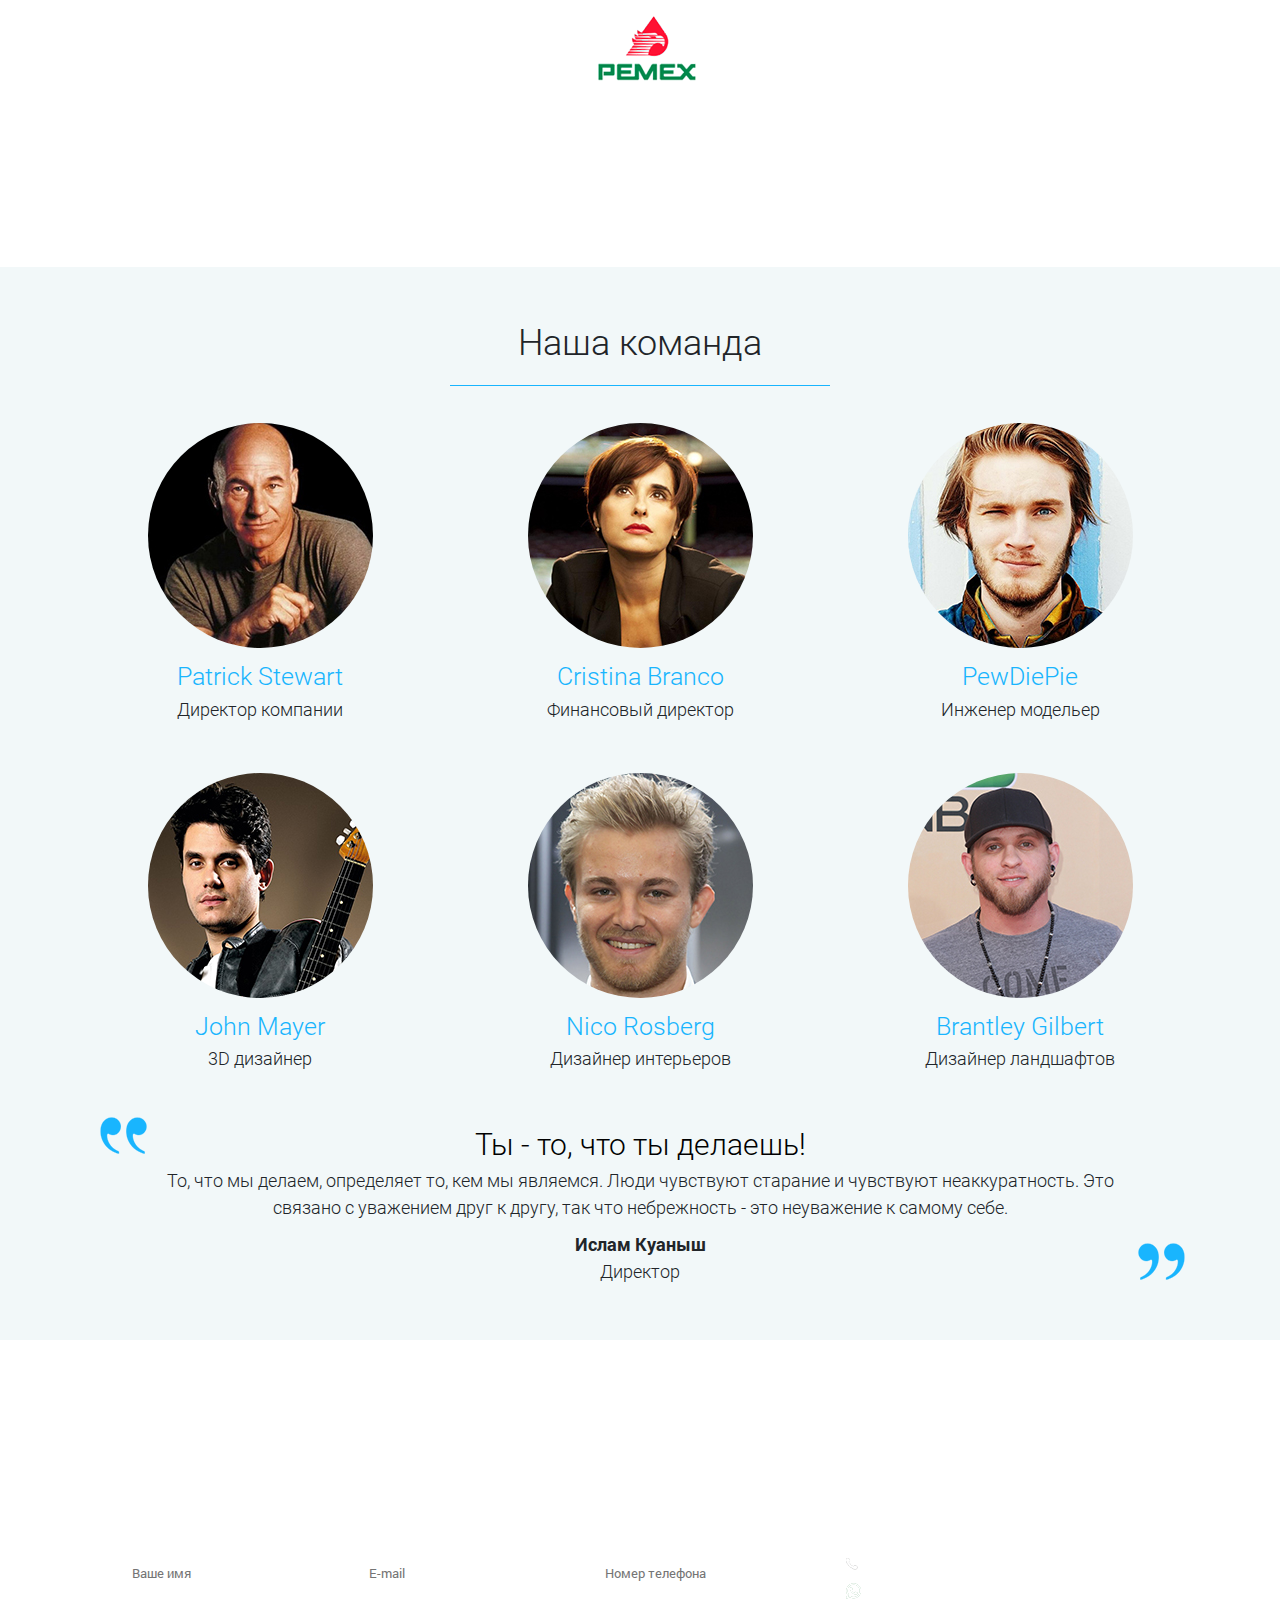
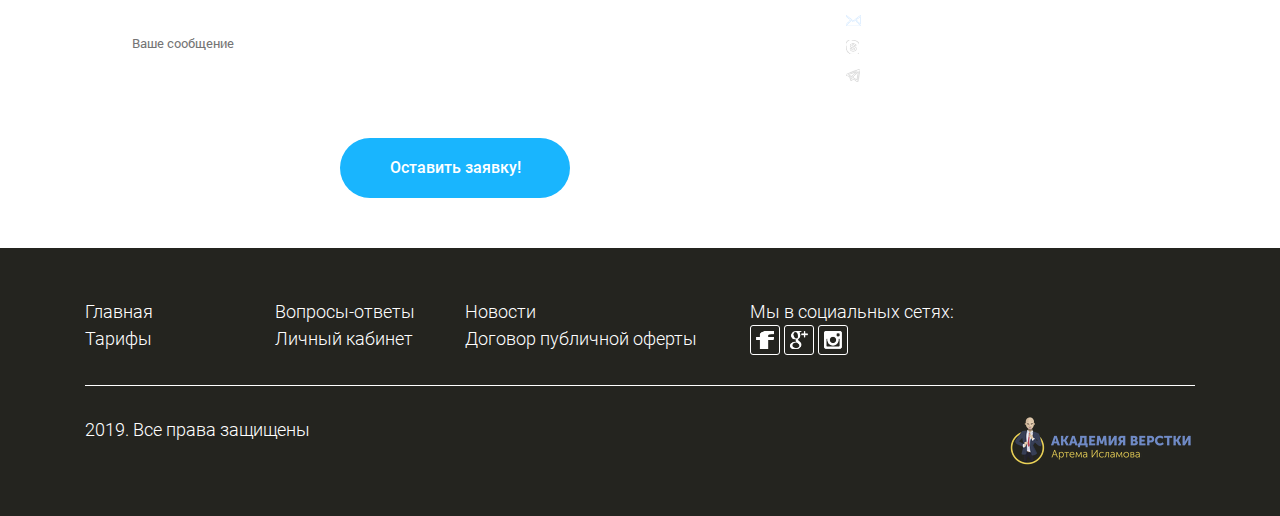
==== commit 74464b57: "harder task 20 / 1 listener" ====
--- a/index.html
+++ b/index.html
@@ -105,6 +105,7 @@
 </menu>
 
 
+
 <div id="service-block" class="service">
 	<div class="container">
 		<h2>Наши услуги</h2>
@@ -131,7 +132,7 @@
 		</div>
 
 
-		<div class="service-tab row">
+		<div class="service-tab row d-none">
 			<div class="col-md-6 col-sm-6">
 				<img src="images/service/service-2.png" alt="">
 			</div>
@@ -147,7 +148,7 @@
 		</div>
 
 
-		<div class="service-tab row">
+		<div class="service-tab row d-none">
 			<div class="service-outer col-md-6 col-sm-6 col-12">
 				<div class="service-inner">
 					<p>Услуга, направленная на разработку дизайна с анимацией, дизайн интерьера и экстерьера</p>
--- a/css/style.min.css
+++ b/css/style.min.css
@@ -0,0 +1 @@
+@font-face{font-family:Roboto;src:url(../fonts/Roboto-Light.eot);src:url(../fonts/Roboto-Light.eot?#iefix) format("embedded-opentype"),url(../fonts/Roboto-Light.woff2) format("woff2"),url(../fonts/Roboto-Light.woff) format("woff"),url(../fonts/Roboto-Light.ttf) format("truetype"),url(../fonts/Roboto-Light.svg#Roboto-Light) format("svg");font-weight:300;font-style:normal;font-display:swap}@font-face{font-family:Roboto;src:url(../fonts/Roboto-Regular.eot);src:url(../fonts/Roboto-Regular.eot?#iefix) format("embedded-opentype"),url(../fonts/Roboto-Regular.woff2) format("woff2"),url(../fonts/Roboto-Regular.woff) format("woff"),url(../fonts/Roboto-Regular.ttf) format("truetype"),url(../fonts/Roboto-Regular.svg#Roboto-Regular) format("svg");font-weight:400;font-style:normal;font-display:swap}@font-face{font-family:Roboto;src:url(../fonts/Roboto-Medium.eot);src:url(../fonts/Roboto-Medium.eot?#iefix) format("embedded-opentype"),url(../fonts/Roboto-Medium.woff2) format("woff2"),url(../fonts/Roboto-Medium.woff) format("woff"),url(../fonts/Roboto-Medium.ttf) format("truetype"),url(../fonts/Roboto-Medium.svg#Roboto-Medium) format("svg");font-weight:500;font-style:normal;font-display:swap}@font-face{font-family:Roboto;src:url(../fonts/Roboto-Bold.eot);src:url(../fonts/Roboto-Bold.eot?#iefix) format("embedded-opentype"),url(../fonts/Roboto-Bold.woff2) format("woff2"),url(../fonts/Roboto-Bold.woff) format("woff"),url(../fonts/Roboto-Bold.ttf) format("truetype"),url(../fonts/Roboto-Bold.svg#Roboto-Bold) format("svg");font-weight:700;font-style:normal;font-display:swap}html{font-size:10px}.flex{display:-webkit-box;display:-ms-flexbox;display:flex;-ms-flex-wrap:wrap;flex-wrap:wrap}img{max-width:100%}body{font-family:Roboto,sans-serif;font-weight:400;text-align:center;font-size:1.8rem}body .container{max-width:1140px}body .btn.active.focus,body .btn.active:focus,body .btn.focus,body .btn:active.focus,body .btn:active:focus,body .btn:focus{outline:0}body a:focus,body button:active,body button:focus,body input:focus,body textarea:focus{outline:0}body .menu:hover{cursor:pointer}body menu{position:fixed;width:50%;height:100vh;background-color:#000;opacity:.9;left:0;margin:0;top:0;z-index:99;display:-webkit-box;display:-ms-flexbox;display:flex;-webkit-box-align:center;-ms-flex-align:center;align-items:center;-webkit-box-pack:center;-ms-flex-pack:center;justify-content:center;-webkit-transform:translateX(-100%);transform:translateX(-100%)}body .active-menu{-webkit-transition:1s;transition:1s;-webkit-transform:translateX(100%);transform:translateX(100%)}body ul{list-style:none;padding:0;margin:0;line-height:3}body li a{font-size:2rem;color:#fff}body a:hover{text-decoration:none;color:#19b5fe}body p{font-weight:300;margin:0}body .close-btn{position:fixed;top:30px;left:30px;font-size:3rem;-webkit-transition:.2s;transition:.2s;-webkit-transform-origin:50% 53%;transform-origin:50% 53%;display:block;line-height:3rem;text-align:center;width:3rem;height:3rem;color:#19b5fe}body .close-btn:hover{-webkit-transform:rotate(180deg);transform:rotate(180deg)}body .underline{display:inline-block;border-bottom:1px solid #19b5fe;width:38rem;margin-bottom:3rem}body h1{font-size:4.8rem;font-family:Roboto,sans-serif;font-weight:700;letter-spacing:.1px;line-height:.9}body h2{font-size:3.6rem;font-weight:300;margin-bottom:2rem}body .description{font-size:2.5rem}body small{font-size:1.2rem}body .main-form input{width:29rem;height:5rem;border-radius:5rem;font-size:1.3rem;border:none;padding-left:2.7rem;color:#000}body .form-btn{display:block;font-size:1.6rem;color:#fff;font-family:Roboto,sans-serif;font-weight:500;background-color:#19b5fe;border-radius:5rem;width:23rem;height:6rem;margin-top:20px}body .btn.focus,body .btn:focus,body .btn:hover{color:#fff}body button:hover{background-color:#ade4f4}main{padding-top:1rem;padding-bottom:2.6rem;background:url(../images/main-bg.jpg) center/cover no-repeat fixed;color:#fff}main h2{font-family:Roboto,sans-serif;font-weight:700}main header{text-align:left;padding-top:3rem;padding-bottom:3rem}main header .menu{text-align:center}main header .menu small{text-transform:uppercase}main header .logo-img{max-width:100%}main header .phone-media{text-align:left;display:-webkit-box;display:-ms-flexbox;display:flex;-webkit-box-align:center;-ms-flex-align:center;align-items:center}main header .phone-media .media-object{margin-top:8px;margin-right:10px}main header .phone-media .media-body small{font-size:1.15rem}main header .phone-media .phone{font-family:Roboto,sans-serif;font-weight:400;font-size:2rem}main header .main-header{margin-bottom:2rem}main .timer{margin-top:3rem;margin-bottom:6rem}main .timer-action,main .timer-title{font-weight:300}main .timer-title{font-size:2.2rem}main .timer-action{margin-top:3rem}main .timer-numbers{font-size:6rem}main .main-form-input{display:inline-block;width:96rem;height:8rem;border:1px solid #fefefe}main .main-form-input input{-webkit-transform:translateY(-3rem);transform:translateY(-3rem)}main .main-form .form-btn{display:inline-block;text-align:center;-webkit-transform:translateY(-4rem);transform:translateY(-4rem)}main a{display:inline-block;margin:3rem auto;-webkit-transition:1s;transition:1s}.service{background-color:#f2f8f9;padding:5rem}.service-header{border:1px solid #19b5fe;border-radius:3rem;margin-bottom:3rem;display:-webkit-box;display:-ms-flexbox;display:flex;-ms-flex-wrap:wrap;flex-wrap:wrap;-webkit-box-pack:justify;-ms-flex-pack:justify;justify-content:space-between}.service-header-tab{-webkit-box-flex:1;-ms-flex-positive:1;flex-grow:1;height:auto;text-transform:uppercase;vertical-align:middle;padding:.5rem 1rem;cursor:pointer;margin:0;font-weight:400;color:#19b5fe;font-size:2rem}.service-header-tab.active{background-color:#19b5fe;border-radius:3rem;color:#fff!important}.service-header-tab span{font-weight:700}.service .description{font-weight:300;color:#19b5fe}.service .service-outer{text-align:left}.service .service-inner{padding:14% 0 0}.service img{width:100%}.portfolio{padding:5rem 0}.portfolio-content{position:relative;height:775px;margin:0 auto;display:block}@media (max-width:1024px){.portfolio-content{height:650px}}.portfolio-item{position:absolute;top:50%;left:50%;-webkit-transform:translate(-50%,-50%);transform:translate(-50%,-50%);width:100%;opacity:0;-webkit-transition:opacity .5s;transition:opacity .5s}.portfolio-item img{height:auto;width:100%;position:absolute;top:50%;left:50%;-webkit-transform:translate(-50%,-50%);transform:translate(-50%,-50%)}.portfolio-item-active{opacity:1;-webkit-transition:opacity .5s;transition:opacity .5s}.portfolio-btn{position:absolute;cursor:pointer;top:50%;z-index:5;width:50px;height:50px;background-color:rgba(0,0,0,.5);background-repeat:no-repeat;background-size:34px;border-radius:50%;-webkit-transition:background-color .2s;transition:background-color .2s}.portfolio-btn.prev{left:20px;background-image:url(../images/icons/left-arrow.svg);background-position:25% 50%}.portfolio-btn.next{right:20px;background-image:url(../images/icons/right-arrow.svg);background-position:75% 50%}.portfolio-btn:hover{background-color:rgba(0,0,0,.8);-webkit-transition:background-color .2s;transition:background-color .2s}.portfolio-dots{position:absolute;bottom:20px;width:100%;margin:20px auto 0;display:-webkit-box;display:-ms-flexbox;display:flex;-webkit-box-pack:center;-ms-flex-pack:center;justify-content:center;z-index:5}.portfolio-dots .dot{cursor:pointer;height:16px;width:16px;margin:0 10px;border-radius:50%;border:solid #fff;display:inline-block;-webkit-transition:background-color,-webkit-transform .4s;transition:background-color,transform .4s,-webkit-transform .4s}.portfolio-dots .dot-active{background-color:#19b5fe;-webkit-transform:scale(1.2);transform:scale(1.2)}.portfolio-dots .dot:hover{background-color:#53c6fe;-webkit-transform:scale(1.2);transform:scale(1.2)}.prove{padding:5rem;background-color:#f2f8f9}.prove img{border-bottom:1px solid #19b5fe;padding-bottom:1rem}.companies{padding:5rem}.companies .companies-hor{width:100%;margin-bottom:6.4rem}.companies .companies-hor-item{margin:0 1.2rem;display:inline-block;height:140px}.companies img{vertical-align:middle}.command{background-color:#f2f8f9;padding:5.5rem}.command p{margin-bottom:5rem}.command .description{font-weight:300;color:#19b5fe}.command .quote{position:relative}.command .quote .description{font-size:3rem;color:#000}.command .quote p{margin-bottom:0}.command .quote span{display:inline-block;margin-top:1rem;font-family:Roboto,sans-serif;font-weight:700}.command .quote .cov-left{position:absolute;top:-.5rem;left:1.5rem}.command .quote .cov-right{position:absolute;bottom:-.5rem;right:1rem}.command img{margin-bottom:1rem}.command__photo{width:225px;border-radius:50%}.calc{padding:5rem;background-color:#f2f8f9}.calc img{margin:auto;width:100%}.calc-block{display:-webkit-box;display:-ms-flexbox;display:flex;-ms-flex-wrap:wrap;flex-wrap:wrap;-ms-flex-pack:distribute;justify-content:space-around;margin:auto}.calc-item{-ms-flex-preferred-size:48%;flex-basis:48%;min-width:200px;height:47px;border-radius:1rem;border:1px solid #19b5fe;margin:15px 0;color:#464646;font-size:13px;font-weight:400;padding-left:18px;outline:transparent}.calc-total{border-bottom:1px solid #000;-ms-flex-preferred-size:48%;flex-basis:48%;color:#19b5fe;font-size:18px;text-align:left;padding:0 15px;line-height:26px;min-width:200px}.calc-total span{float:right;font-size:20px;font-weight:700}.calc-mini{margin:34px auto 0;color:#19b5fe;font-size:12px;font-weight:400;max-width:435px}.calc input[type=number]{-moz-appearance:textfield}.calc input[type=number]:focus,.calc input[type=number]:hover{-moz-appearance:number-input}.calc input[type=number]::-webkit-inner-spin-button,.calc input[type=number]::-webkit-outer-spin-button{-webkit-appearance:none;margin:0}.connect{padding-top:5rem;padding-bottom:5rem;background-image:url(../images/connect/connect-bg.jpg);background-attachment:fixed;background-position:center;color:#fff}.connect .row{margin-left:0;margin-right:0}.connect .form-btn{margin:auto}.connect .description{font-weight:300;margin-top:-2rem;margin-bottom:4rem}.connect .underline{border-bottom:1px solid #fff}.connect .footer-form .top-form{width:100%;height:4.9rem;border-radius:.7rem;font-size:1.3rem;border:none;padding-left:1.7rem;color:#000}.connect .footer-form .mess{width:100%;border-radius:1rem;font-size:1.3rem;border:none;padding-top:1rem;padding-left:1.7rem;padding-bottom:6rem;color:#000;margin-top:2rem;margin-bottom:2rem;height:10rem}.connect-adress{text-align:left}.connect-adress img,.connect-adress p{display:inline-block}.connect-adress img{border:1px solid #fff;border-radius:3px;padding:5px;margin-right:1rem}.connect p{text-align:left}footer{background-color:#24241f;padding:5rem;text-align:left;color:#fff}footer a{font-weight:300;color:#fff}footer a img{text-align:center;border:1px solid #fff;border-radius:3px;padding:.5rem;height:3rem;width:3rem}footer .line{margin:3rem auto;border-bottom:1px solid #fff}footer .web{text-align:right}.popup{display:none;position:fixed;left:0;top:0;bottom:0;width:100%;height:100%;z-index:9;background-color:rgba(0,0,0,.5)}.popup .main-form input{display:block;left:0;width:100%;margin-right:0;margin-top:1.5rem}.popup h3{color:#fff}.popup .popup-content{position:fixed;text-align:center;width:40rem;left:38%;top:10%;-webkit-transform:translateX(-50px);transform:translateX(-50px);padding:2rem 6rem;background-color:#24241f}.popup .form-btn{width:100%;margin-bottom:3rem;margin-top:1.5rem}.popup .popup-close{position:absolute;z-index:999999;top:0;right:1rem;width:2rem;text-align:center;border:none;background:#24241f;font-size:3rem;color:#19b5fe}.thanks-block{padding-top:10rem;background-image:url(../images/main-bg.jpg);background-position:center;text-align:center;height:50rem}.thanks-block h2{color:#19b5fe;margin-bottom:2rem}.thanks-block h3{font-size:2rem;color:#19b5fe;margin-bottom:2rem}.thanks-block h4{font-size:2rem;text-transform:uppercase}.thanks-block a{color:#fff}@media (max-width:991px){body{font-size:1.5rem}body h1{font-size:4rem}body h2{font-size:3rem}body .main-form input{display:block}body .connect .col-sm-12{padding-left:0}body .connect .footer-form input{display:block;margin-bottom:1rem}body .form-btn{margin-left:0}main header .phone-media .phone{font-size:1.8rem}main .description{margin-bottom:2rem}main .main-form-input{width:100%;border:none;height:auto}main .main-form-input input{-webkit-transform:translateY(0);transform:translateY(0);display:inline-block;text-align:center;margin-bottom:1rem;padding-left:0}main .main-form .form-btn{margin:auto;-webkit-transform:translateY(0);transform:translateY(0)}.service-inner{padding:0}.service img{margin-bottom:5rem}.portfolio-content{height:565px;width:100%}.portfolio a{font-size:1.2rem}.portfolio .row{display:none}.portfolio .slider{display:inline-block;width:360px}.process p{font-size:2.3rem}.calc-mini{max-width:100%}}@media (max-width:767px){body{font-size:1.3rem}body ul{line-height:3}body li a{font-size:1.5rem}body .underline{width:30rem}body h1{font-size:3.3rem}body h2{font-size:2.5rem}body .description{font-size:2rem}main a{margin:1rem auto}main header{padding-top:1rem;padding-bottom:1rem}main header .phone-media{text-align:left;line-height:1.5rem}main header .phone-media .phone{font-family:Roboto,sans-serif;font-size:1.3rem;font-weight:700}.service .description,main .main-form .form-btn{margin-top:3rem}.service-inner{padding:0}.portfolio{height:100%}.portfolio-content{height:400px}.portfolio-dots{display:none}.portfolio a{font-size:1rem}.portfolio .tabs ul{border:none}.portfolio .tabs ul li{margin-bottom:1rem;border:1px solid #19b5fe;border-radius:3rem}.process .circle{display:block;margin:0 auto}.process p{padding:0;margin-top:0;margin-bottom:3rem}.command .quote img,.process img{display:none}.connect .col-sm-12{padding-right:0}.connect .form-btn{width:100%;height:5rem;font-size:1.3rem;margin-bottom:1rem}footer .web{text-align:left}.popup .popup-content{left:30%}}@media (max-width:690px){body .form-btn{height:4rem}.popup-content{left:25%}.portfolio-btn{width:40px;height:40px}.portfolio-btn.next{right:10px}.portfolio-btn.prev{left:10px}}@media (max-width:575px){.service img{display:none}.calc-mini{max-width:330px}}@media (max-width:500px){.popup .popup-content{left:18%}.portfolio-content{height:240px}}@media (max-width:448px){body nav{width:100%}body .active-menu{-webkit-transform:translateX(0);transform:translateX(0)}body .underline{width:100%}body h1{font-size:2.2rem}body h2{font-size:2rem}body .description{font-size:1.5rem}main header{padding-bottom:0}main header .phone-media img,main header .phone-media small{display:none}main header .menu,main header .phone-media .phone{margin-top:1rem}main header .menu small{display:none}.service .form-btn{width:16rem;height:5rem}.process p{font-size:1.8rem}.command img{width:100%}.popup .popup-content{left:15%;width:100%}.portfolio-btn{width:35px;height:35px}.portfolio-btn.next{right:5px}.portfolio-btn.prev{left:5px}}
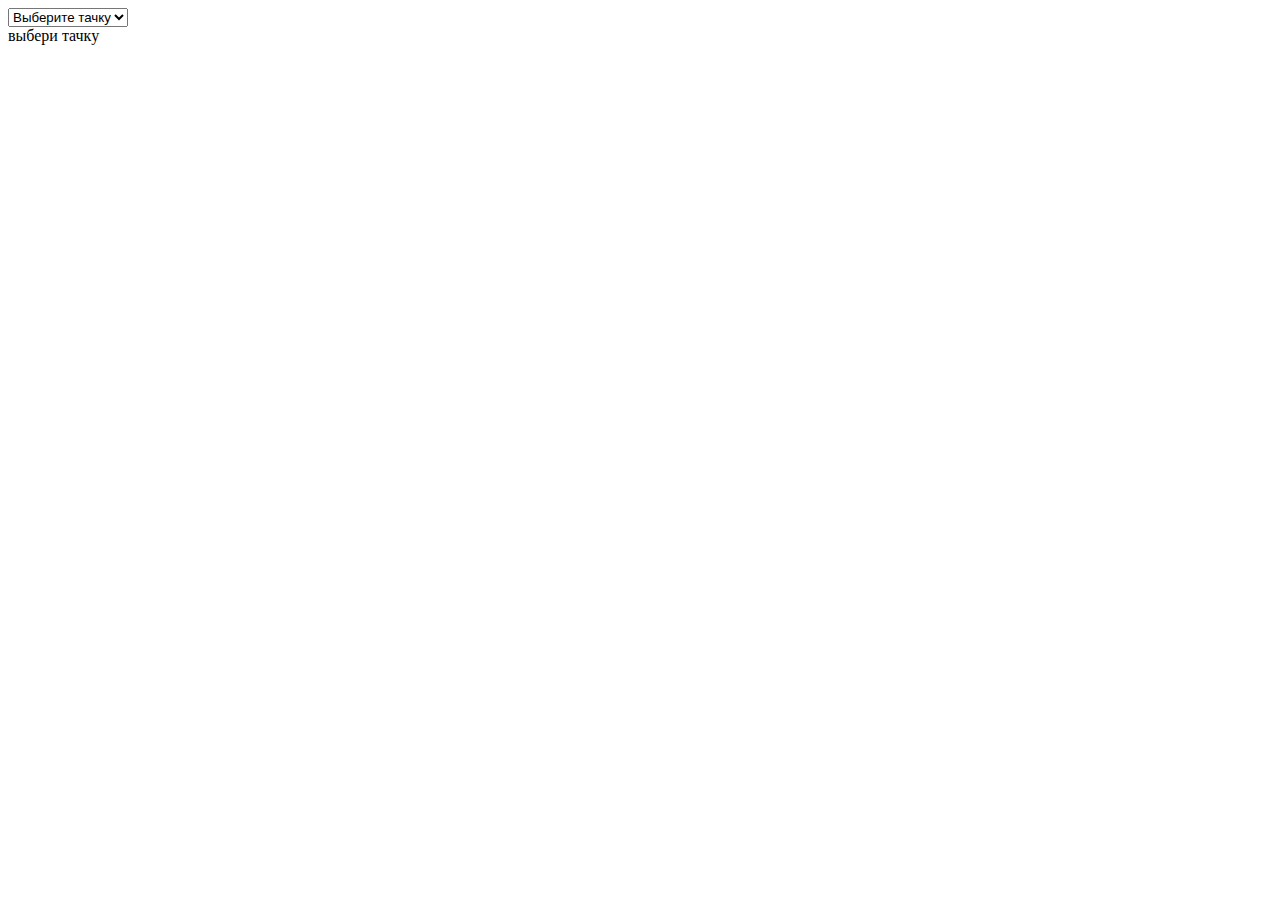
==== commit e423e14b: "harderTask26 / promise" ====
--- a/index.html
+++ b/index.html
@@ -1,425 +1,30 @@
 <!DOCTYPE html>
-<html lang="ru">
+<html lang="en">
 
 <head>
-	<meta charset="UTF-8">
-	<meta http-equiv="X-UA-Compatible" content="IE=edge">
-	<meta name="viewport" content="width=device-width, initial-scale=1">
-	<title>Услуги по 3D моделированию</title>
-	<link rel="stylesheet" href="./css/bootstrap.min.css">
-	<link rel="stylesheet" href="./css/style.min.css">
-	<link rel="apple-touch-icon" sizes="180x180" href="./images/favicon/apple-touch-icon.png">
-	<link rel="icon" type="image/png" sizes="32x32" href="./images/favicon/favicon-32x32.png">
-	<link rel="icon" type="image/png" sizes="16x16" href="./images/favicon/favicon-16x16.png">
-	<link rel="manifest" href="./images/favicon/site.webmanifest">
-	<link rel="mask-icon" href="./images/favicon/safari-pinned-tab.svg" color="#5bbad5">
-	<meta name="msapplication-TileColor" content="#b91d47">
-	<meta name="theme-color" content="#ffffff">
+    <meta charset="UTF-8">
+    <meta name="viewport" content="width=device-width, initial-scale=1.0">
+    <meta http-equiv="X-UA-Compatible" content="ie=edge">
+    <title>Document</title>
+    <style>
+
+    </style>
 </head>
 
 <body>
 
-<main>
-	<header>
-		<div class="container">
-			<div class="row justify-content-between main-header">
-				<div class="col-md-2 col-sm-4 col-4">
-					<div class="logo">
-						<img class="logo-img" src="images/3dglo.png" alt="...">
+<select id="cars">
+    <option value="no">Выберите тачку</option>
+    <option value="bmw">bmw</option>
+    <option value="volvo">volvo</option>
+</select>
 
-					</div>
-				</div>
-				<div class="col-md-4 col-md-offset-6 col-sm-4 col-sm-offset-2 col-5 col-offset-0">
-					<div class="media phone-media">
-						<div class="media-left media-middle">
-							<img class="media-object" src="images/phone.svg" alt="...">
-						</div>
-						<div class="media-body">
-							<small>Есть вопросы? Звоните!</small>
-							<p class="phone">8 /843/ 249 00 64</p>
-						</div>
-					</div>
-
-				</div>
-				<div class="col-md-1 col-sm-2 col-3">
-					<div class="menu">
-						<img src="images/menu.svg" alt=""><br>
-						<small>Меню</small>
-					</div>
-				</div>
-			</div>
-		</div>
-	</header>
-
-	<h1>Услуги по 3D моделированию</h1>
-	<h2>полный спектр услуг</h2>
-	<div class="timer">
-		<div class="timer-title">Оставьте заявку сейчас и получите дизайн интерьера 25кв<sup>2</sup> бесплатно!*
-		</div>
-		<div class="timer-action">
-			До конца акции осталось
-		</div>
-		<div class="timer-numbers" id="timer">
-			<span id="timer-hours">00</span>
-			<span>:</span>
-			<span id="timer-minutes">00</span>
-			<span>:</span>
-			<span id="timer-seconds">00</span>
-		</div>
-	</div>
-	<form id="form1" name="user_form" class="main-form">
-		<div class="main-form-input container">
-			<div class="row">
-				<div class="col-12 col-lg-4">
-					<input type="text" class="form-name" id="form1-name" name="user_name" placeholder="Ваше имя" required>
-				</div>
-				<div class="col-12 col-lg-4">
-					<input type="email" class="form-email" id="form1-email" name="user_email" placeholder="E-mail">
-				</div>
-				<div class="col-12 col-lg-4">
-					<input type="tel" class="form-phone" id="form1-phone" name="user_phone" placeholder="Номер телефона" required>
-				</div>
-			</div>
-		</div>
-		<div class="container">
-			<div class="row justify-content-center">
-				<button class="btn form-btn" type="submit">Оставить заявку!</button>
-			</div>
-		</div>
-	</form>
-	<small>*Мы гарантируем конфидициальность передаваемых данных</small>
-	<br>
-	<a href="#service-block"><img src="images/scroll.svg" alt=""></a>
-</main>
-
-
-<menu>
-	<a class="close-btn" href="#close">&times;</a>
-	<ul>
-		<li><a href="#service-block">Наши услуги</a></li>
-		<li><a href="#portfolio">Портфолио</a></li>
-		<li><a href="#calc">Калькулятор стоимости</a></li>
-		<li><a href="#command">Наша команда</a></li>
-		<li><a href="#connect">Остались вопросы?</a></li>
-	</ul>
-</menu>
-
-
-
-<div id="service-block" class="service">
-	<div class="container">
-		<h2>Наши услуги</h2>
-		<div class="underline"></div>
-		<div class="row service-header">
-			<div class="col-12 col-lg-4 service-header-tab active">Дизайн <span>интерьера</span></div>
-			<div class="col-12 col-lg-4 service-header-tab">Дизайн <span>экстерьера</span></div>
-			<div class="col-12 col-lg-4 service-header-tab">Визуальная <span>анимация</span></div>
-		</div>
-
-		<div class="service-tab row">
-			<div class="service-outer col-md-6 col-sm-6 col-12">
-				<div class="service-inner">
-					<div class="service-text">
-						<p>Услуга, направленная на разработку интерьеров помещений с целью обеспечить удобство и
-							эстетически приятное ощущение у человека при нахождении в помещении</p>
-						<button class="btn form-btn popup-btn">Оставить заявку!</button>
-					</div>
-				</div>
-			</div>
-			<div class="col-md-6 col-sm-6">
-				<img src="images/service/service-1.png" alt="">
-			</div>
-		</div>
-
-
-		<div class="service-tab row d-none">
-			<div class="col-md-6 col-sm-6">
-				<img src="images/service/service-2.png" alt="">
-			</div>
-			<div class="service-outer col-md-6 col-sm-6 col-12">
-				<div class="service-inner">
-					<p>Услуга, направленная на разработку дизайна прилегающих элементов зданий, а также дизайн самих
-						зданий, позволяющая обеспечить удобство людей при нахождении на территории</p>
-					<button class="btn form-btn popup-btn">Оставить заявку!</button>
-
-				</div>
-			</div>
-
-		</div>
-
-
-		<div class="service-tab row d-none">
-			<div class="service-outer col-md-6 col-sm-6 col-12">
-				<div class="service-inner">
-					<p>Услуга, направленная на разработку дизайна с анимацией, дизайн интерьера и экстерьера</p>
-					<button class="btn form-btn popup-btn">Оставить заявку!</button>
-
-				</div>
-			</div>
-			<div class="col-md-6 col-sm-6">
-				<img src="images/service/service-3.png" alt="">
-			</div>
-		</div>
-
-
-	</div>
+<div id="output">
+    выбери тачку
 </div>
 
-<div id="portfolio" class="portfolio">
-	<div class="container">
-		<h2>Портфолио</h2>
-		<div class="underline"></div>
-		<ul class="portfolio-content" id="all-progects">
-			<li class="portfolio-item portfolio-item-active"><img src="images/portfilio/portfolio-01.jpg"
-																														alt="portfolio"></li>
-			<li class="portfolio-item"><img src="images/portfilio/portfolio-04.jpg" alt="portfolio"></li>
-			<li class="portfolio-item"><img src="images/portfilio/portfolio-06.jpg" alt="portfolio"></li>
-			<li class="portfolio-item"><img src="images/portfilio/portfolio-07.jpg" alt="portfolio"></li>
-			<li class="portfolio-item"><img src="images/portfilio/portfolio-08.jpg" alt="portfolio"></li>
-			<li class="portfolio-item"><img src="images/portfilio/portfolio-10.jpg" alt="portfolio"></li>
-			<a href="#" class="portfolio-btn prev" id="arrow-left"></a>
-			<a href="#" class="portfolio-btn next" id="arrow-right"></a>
-			<ul class="portfolio-dots">
-				<li class="dot dot-active"></li>
-				<li class="dot"></li>
-				<li class="dot"></li>
-				<li class="dot"></li>
-				<li class="dot"></li>
-				<li class="dot"></li>
-			</ul>
-		</ul>
-	</div>
-</div>
-
-<div id="calc" class="calc">
-	<div class="container">
-		<h2>Рассчитать стоимость</h2>
-		<div class="underline"></div>
-		<div class="row">
-			<div class="col-lg-6 d-none d-lg-block flex">
-				<img src="images/calc.jpg" alt="">
-			</div>
-			<div class="col-lg-6 col-12 flex">
-				<div class="calc-block">
-					<select class="calc-item calc-type" required>
-						<option class="calc-option-title" value="">Выберите тип объекта*</option>
-						<option value="1">Интерьер Квартиры</option>
-						<option value="1.4">Интерьер Частного дома</option>
-						<option value="2">Интерьер Офиса</option>
-					</select>
-					<input type="number" min="1" step="1" class="calc-item calc-square"
-								 placeholder="Общая площадь*">
-					<input type="number" min="1" step="1" class="calc-item calc-count"
-								 placeholder="Количество помещений">
-					<input type="number" min="1" step="1" class="calc-item calc-day"
-								 placeholder="Срок исполнения (в днях)">
-					<div class="calc-total">ИТОГО: <span id="total">0</span></div>
-					<div class="calc-mini">* стоимость по умолчанию расчитывается на 1 помещение и срок 10 дней <br>
-						**точная стоимость и сроки работ обговариваются индивидуально, после
-						ознакомления с техническим заданием.
-					</div>
-				</div>
-
-			</div>
-		</div>
-	</div>
-</div>
-
-<div id="companies" class="companies">
-	<div class="container">
-		<h2>Нам доверяют</h2>
-		<div class="underline"></div>
-		<div class="companies-wrapper">
-			<div class="companies-hor">
-				<div class="companies-hor-item"><img src="images/companies/companies-1.png" alt=""></div>
-				<div class="companies-hor-item"><img src="images/companies/companies-2.png" alt=""></div>
-				<div class="companies-hor-item"><img src="images/companies/companies-3.png" alt=""></div>
-				<div class="companies-hor-item"><img src="images/companies/companies-4.png" alt=""></div>
-				<div class="companies-hor-item"><img src="images/companies/companies-5.png" alt=""></div>
-				<div class="companies-hor-item"><img src="images/companies/companies-6.png" alt=""></div>
-				<div class="companies-hor-item"><img src="images/companies/companies-7.png" alt=""></div>
-			</div>
-		</div>
-	</div>
-</div>
-
-<div id="command" class="command">
-	<div class="container">
-		<h2>Наша команда</h2>
-		<div class="underline"></div>
-		<div class="row">
-			<div class="col-md-4 col-sm-6 col-12">
-				<img class="command__photo" src="images/command/command-1.jpg"
-						 data-img="images/command/command-1a.jpg" alt="">
-				<div class="description">Patrick Stewart</div>
-				<p>Директор компании</p>
-			</div>
-			<div class="col-md-4 col-sm-6 col-12">
-				<img class="command__photo" src="images/command/command-2.jpg"
-						 data-img="images/command/command-2a.jpg" alt="">
-				<div class="description">Cristina Branco</div>
-				<p>Финансовый директор</p>
-			</div>
-			<div class="col-md-4 col-sm-6 col-12">
-				<img class="command__photo" src="images/command/command-3.jpg"
-						 data-img="images/command/command-3a.jpg" alt="">
-				<div class="description">PewDiePie</div>
-				<p>Инженер модельер</p>
-			</div>
-			<div class="col-md-4 col-sm-6 col-12">
-				<img class="command__photo" src="images/command/command-4.jpg"
-						 data-img="images/command/command-4a.jpg" alt="">
-				<div class="description">John Mayer</div>
-				<p>3D дизайнер</p>
-			</div>
-			<div class="col-md-4 col-sm-6 col-12">
-				<img class="command__photo" src="images/command/command-5.jpg"
-						 data-img="images/command/command-5a.jpg" alt="">
-				<div class="description">Nico Rosberg</div>
-				<p>Дизайнер интерьеров</p>
-			</div>
-			<div class="col-md-4 col-sm-6 col-12">
-				<img class="command__photo" src="images/command/command-6.jpg"
-						 data-img="images/command/command-6a.jpg" alt="">
-				<div class="description">Brantley Gilbert</div>
-				<p>Дизайнер ландшафтов</p>
-			</div>
-		</div>
-		<div class="quote">
-			<img class="cov-left" src="images/command/cov-1.png" alt="">
-			<div class="description">Ты - то, что ты делаешь!</div>
-			<p>То, что мы делаем, определяет то, кем мы являемся. Люди чувствуют старание и чувствуют
-				неаккуратность.
-				Это<br> связано с уважением друг к другу, так что небрежность - это неуважение к самому себе.</p>
-			<span>Ислам Куаныш</span>
-			<p>Директор</p>
-			<img class="cov-right" src="images/command/cov-2.png" alt="">
-		</div>
-	</div>
-</div>
-
-<div id="connect" class="connect">
-	<div class="container">
-		<h2>Остались вопросы?</h2>
-		<div class="underline"></div>
-		<div class="description">Задайте их в форме ниже и наши специалисты свяжуться с Вами!</div>
-		<div class="row">
-			<div class="col-md-8 col-sm-8 col-12">
-				<form id="form2" name="user_form" class="footer-form">
-					<div class="footer-form-input">
-						<div class="row">
-							<div class="col-md-4 col-md-offset-0 col-sm-12 col-sm-offset-0">
-								<input class="top-form" id="form2-name" type="text" name="user_name"
-											 placeholder="Ваше имя" required>
-							</div>
-							<div class="col-md-4 col-md-offset-0 col-sm-12 col-sm-offset-0">
-								<input class="top-form form-email" id="form2-email" type="email" name="user_email"
-											 placeholder="E-mail">
-							</div>
-							<div class="col-md-4 col-md-offset-0 col-sm-12 col-sm-offset-0">
-								<input class="top-form form-phone" id="form2-phone" type="tel" name="user_phone"
-											 placeholder="Номер телефона" required>
-							</div>
-							<div class="col-md-12 col-sm-12 col-12">
-								<input class="mess" id="form2-message" name="user_message"
-											 placeholder="Ваше сообщение">
-							</div>
-						</div>
-					</div>
-
-					<div class="justify-content-center">
-						<div>
-							<button class="btn form-btn" type="submit">Оставить заявку!</button>
-						</div>
-					</div>
-				</form>
-			</div>
-
-			<div class="col-md-4 col-sm-4 col-12">
-				<div class="connect-adress">
-					<img src="images/connect/phone.svg" alt="">
-					<p>+ 7 843 249 00 64</p>
-				</div>
-				<div class="connect-adress">
-					<img src="images/connect/whatsapp.svg" alt="">
-					<p>+ 7 843 249 00 64</p>
-				</div>
-				<div class="connect-adress">
-					<img src="images/connect/letter.svg" alt="">
-					<p>manager@glo-academy.ru</p>
-				</div>
-				<div class="connect-adress">
-					<img src="images/connect/skype.svg" alt="">
-					<p>skype: glo-academy</p>
-				</div>
-				<div class="connect-adress">
-					<img src="images/connect/tele.svg" alt="">
-					<p>telegram: glo-academy</p>
-				</div>
-				<p>График работы: с 9-00 до 18-00. Пн.-Пт.</p>
-			</div>
-		</div>
-	</div>
-</div>
-
-<footer>
-	<div class="container">
-		<div class="row">
-			<div class="col-md-2 col-sm-2 col-12">
-				<a href="#">Главная</a><br>
-				<a href="#">Тарифы</a><br>
-			</div>
-			<div class="col-md-2 col-sm-3 col-12">
-				<a href="#">Вопросы-ответы</a><br>
-				<a href="#">Личный кабинет</a><br>
-			</div>
-			<div class="col-md-3 col-sm-4 col-12">
-				<a href="#">Новости</a><br>
-				<a href="#">Договор публичной оферты</a><br>
-			</div>
-			<div class="col-md-3 col-md-offset-2 col-sm-3 col-sm-offset-0 col-12 col-offset-0">
-				<p>Мы в социальных сетях:</p>
-				<a href=""><img src="images/footer/face.svg" alt=""></a>
-				<a href=""><img src="images/footer/google.svg" alt=""></a>
-				<a href=""><img src="images/footer/insta.svg" alt=""></a>
-			</div>
-		</div>
-		<div class="line"></div>
-		<div class="row">
-			<div class="col-md-6 col-sm-6 col-12">
-				<p>2019. Все права защищены</p>
-			</div>
-			<div class="col-md-6 col-sm-6 col-12 web">
-				<img src="./images/footer/academy.png" alt="">
-			</div>
-		</div>
-	</div>
-</footer>
-
-<div class="popup">
-	<div class="popup-content">
-		<button class="popup-close">&times;</button>
-		<div class="main-form">
-			<h3>Введите свои данные для связи с нами!</h3>
-			<form id="form3" name="user_form">
-				<div>
-					<input type="text" class="form-name" id="form3-name" name="user_name" placeholder="Ваше имя"
-								 required>
-				</div>
-				<div>
-					<input type="tel" class="form-phone" id="form3-phone" name="user_phone"
-								 placeholder="Ваш номер телефона" required>
-				</div>
-				<div>
-					<input type="email" class="form-email" id="form3-email" name="user_email"
-								 placeholder="Ваш E-mail">
-				</div>
-				<button class="btn form-btn" type="submit">Оставить заявку!</button>
-			</form>
-		</div>
-	</div>
-</div>
 
 <script src="script.js"></script>
 </body>
-</html>
+
+</html>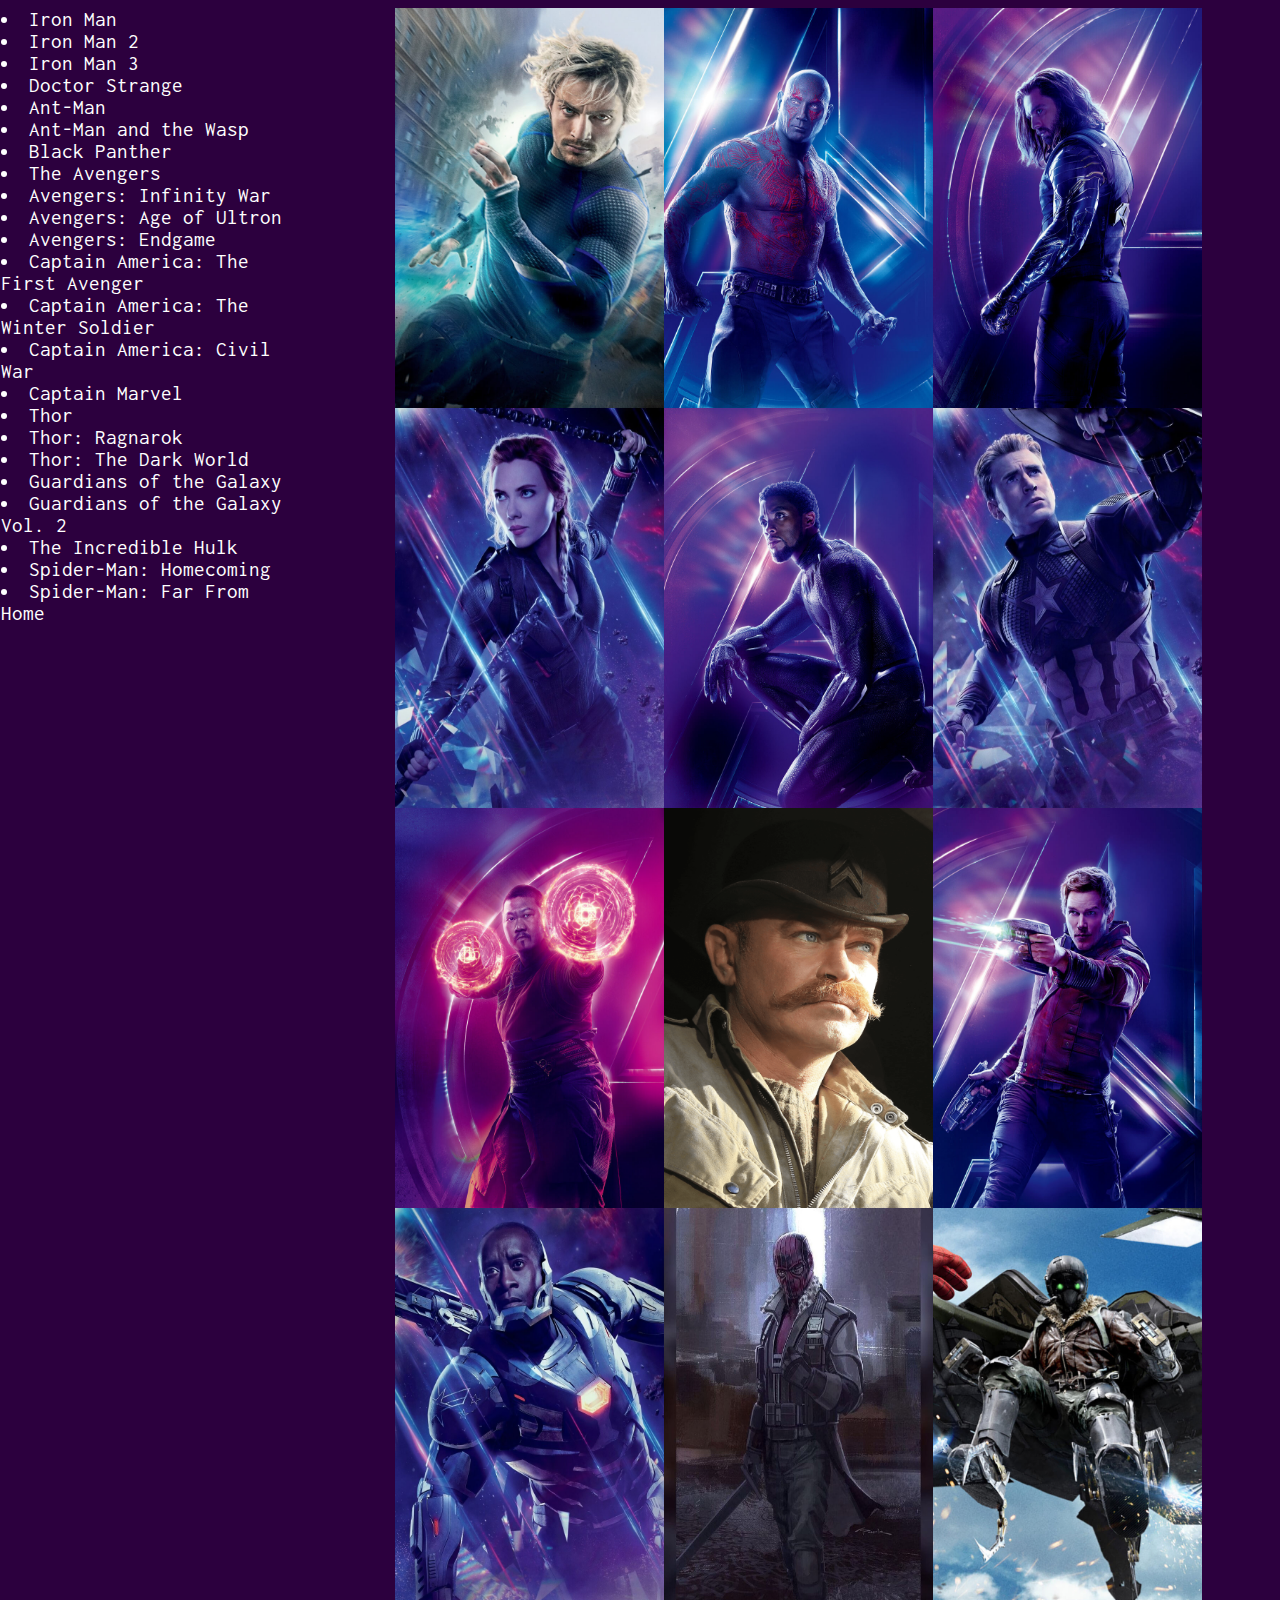
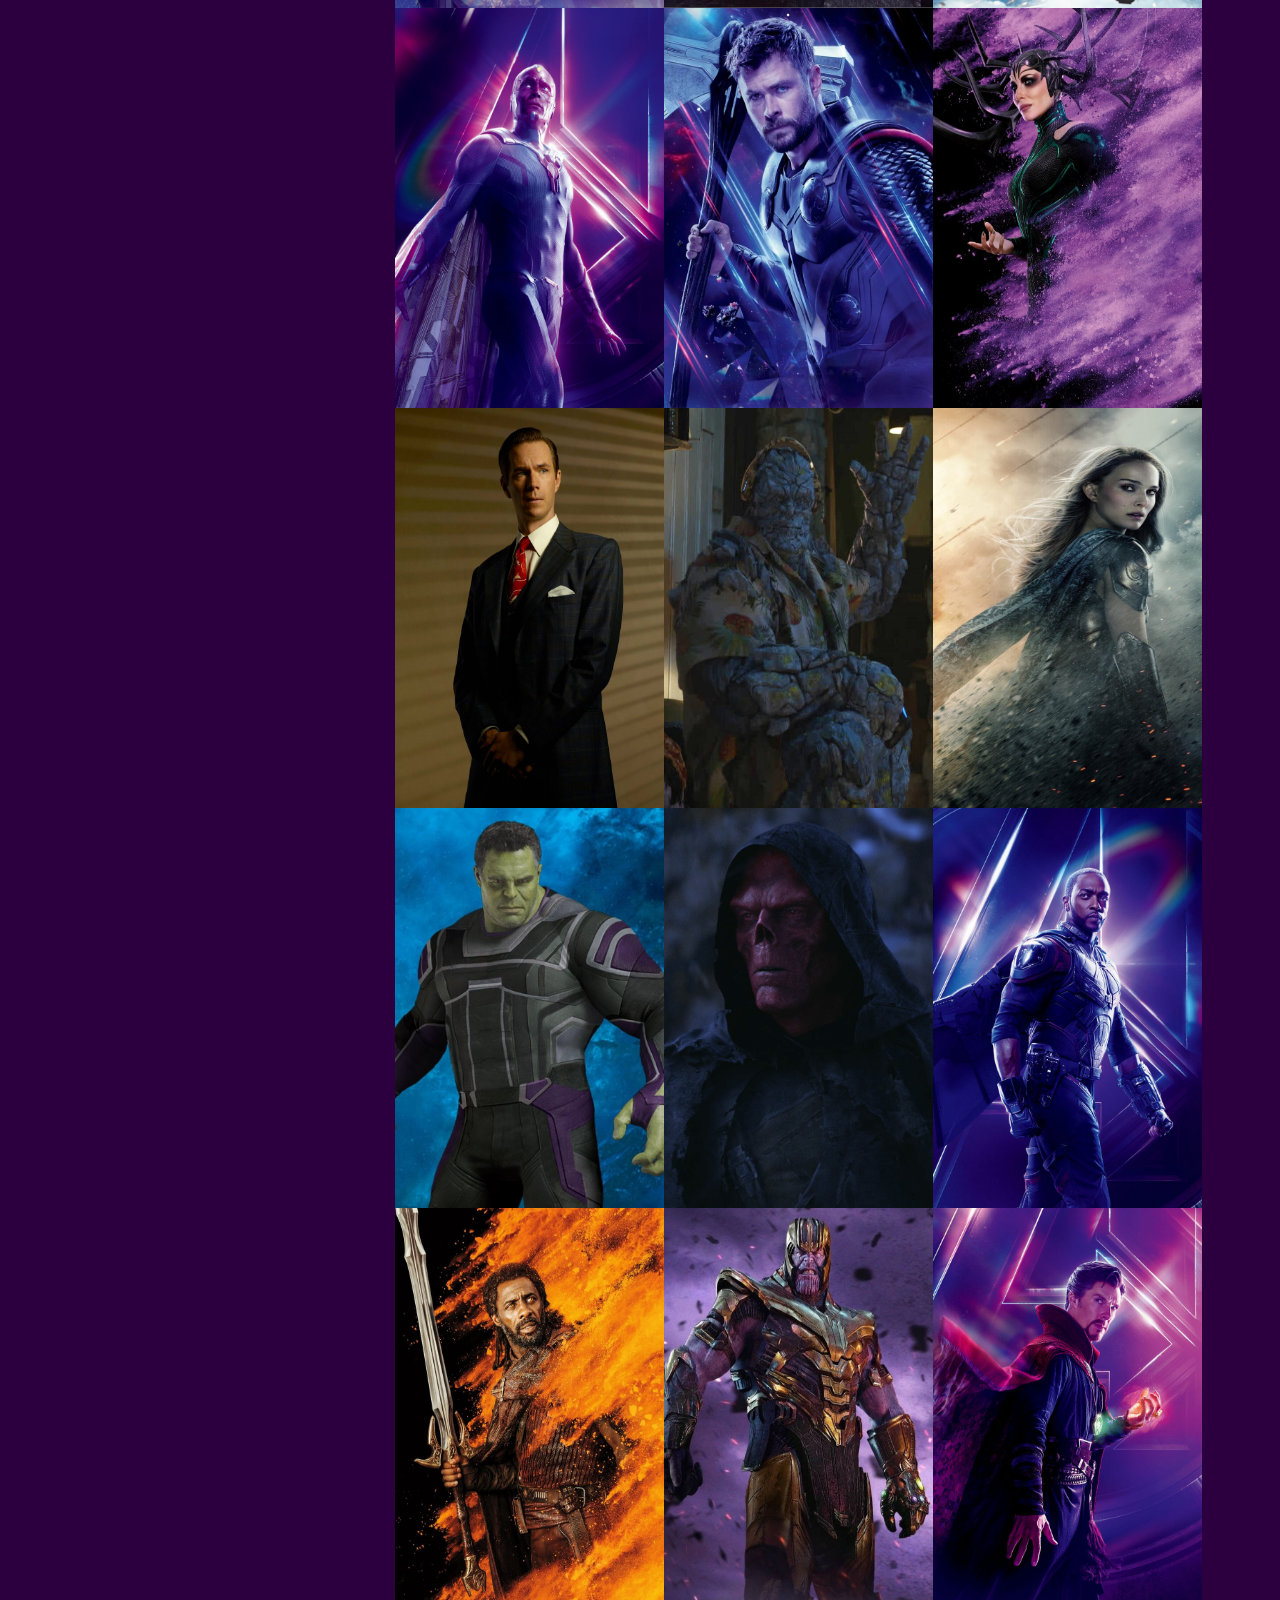
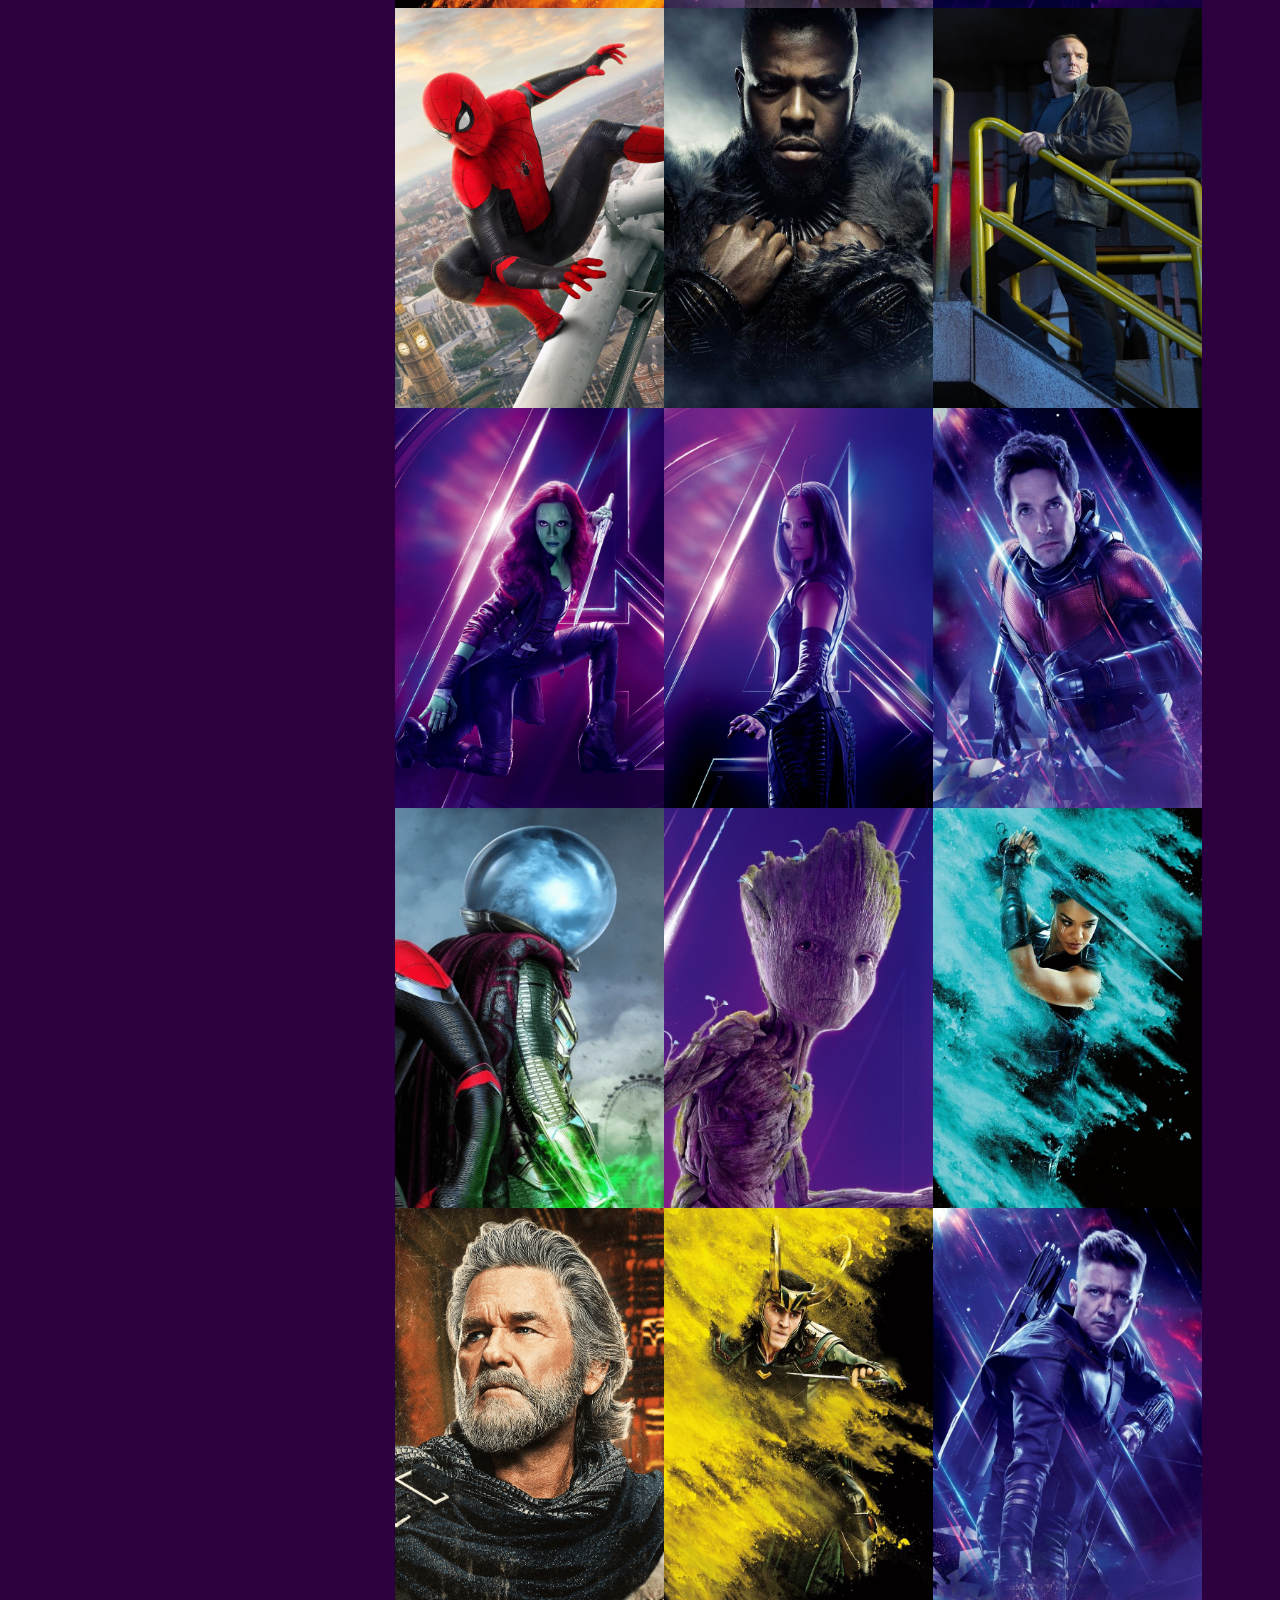
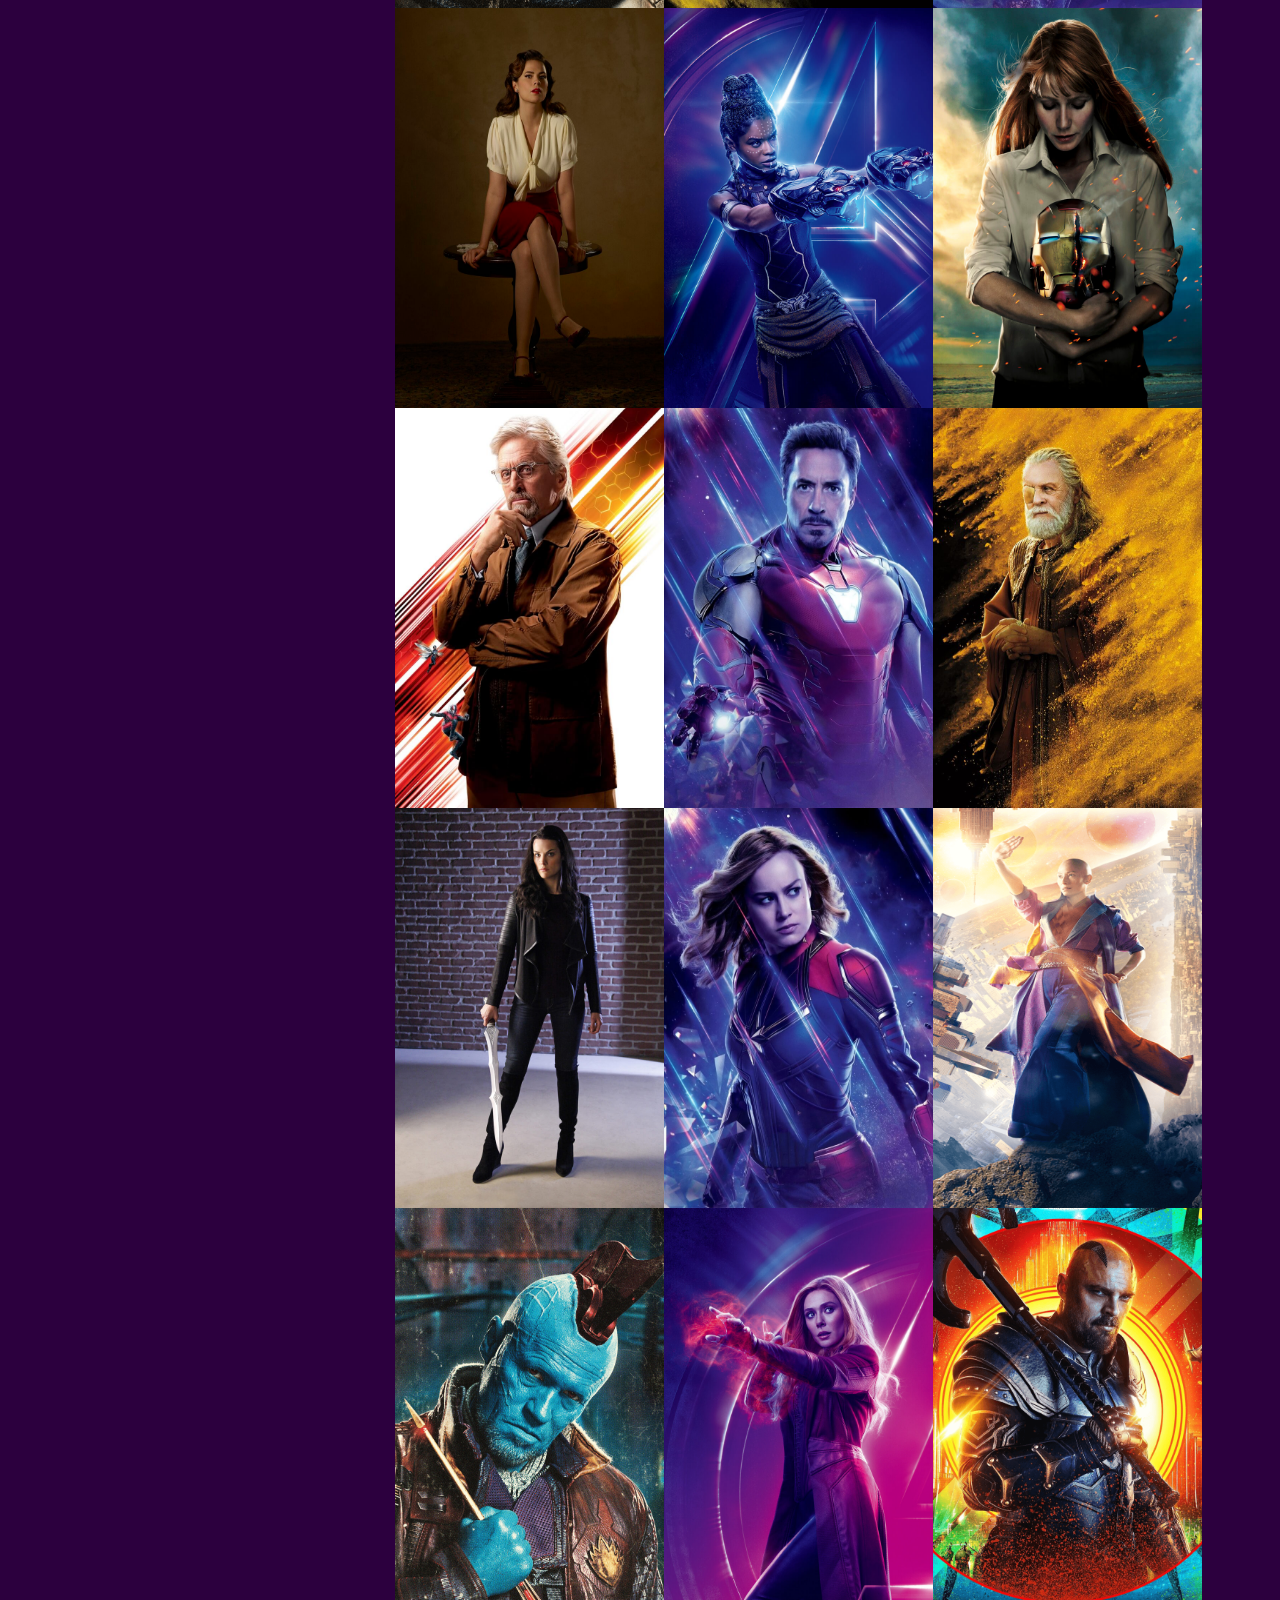
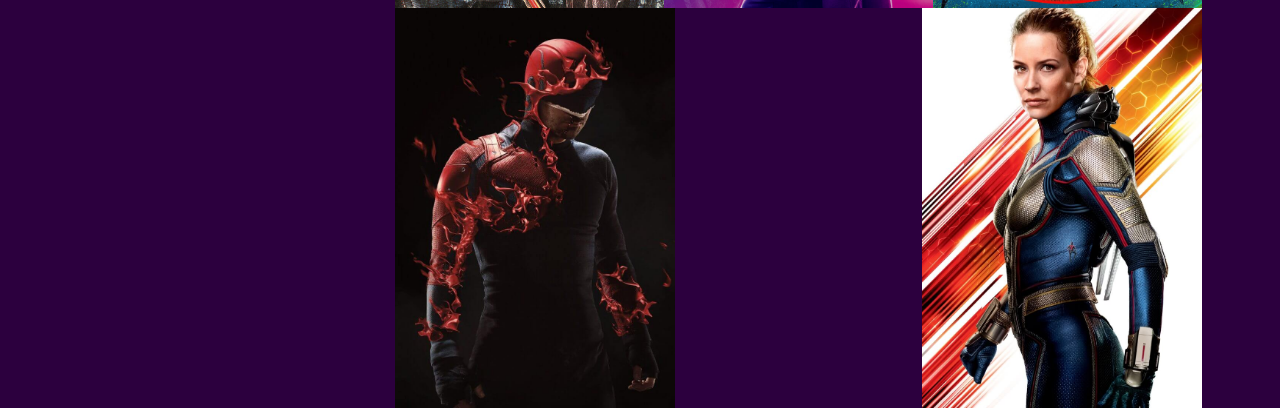
==== commit 0cb17652: "bonus / marvel heroes" ====
--- a/index.html
+++ b/index.html
@@ -1,30 +1,49 @@
-<!DOCTYPE html>
 <html lang="en">
-
 <head>
     <meta charset="UTF-8">
     <meta name="viewport" content="width=device-width, initial-scale=1.0">
-    <meta http-equiv="X-UA-Compatible" content="ie=edge">
+    <link href="https://fonts.googleapis.com/css2?family=Inconsolata:wght@300&display=swap" rel="stylesheet">
+    <link rel="stylesheet" href="./css/index.css">
     <title>Document</title>
-    <style>
+</head>
+<body>
+    <div class="show">
+        <div class="slash"></div>
+        <div class="slash"></div>
+        <div class="slash"></div>
+    </div>
+    <div class="categories">
+        <li class = 'movie' film = 'Iron Man'>Iron Man</li>
+        <li class = 'movie' film = 'Iron Man 2'>Iron Man 2</li>
+        <li class = 'movie' film = 'Iron Man 3'>Iron Man 3</li>
+        <li class = 'movie' film = 'Doctor Strange'>Doctor Strange</li>
+        <li class = 'movie' film = 'Ant-Man'>Ant-Man</li>
+        <li class = 'movie' film = 'Ant-Man and the Wasp'>Ant-Man and the Wasp</li>
+        <li class = 'movie' film = 'Black Panther'>Black Panther</li>
+        <li class = 'movie' film = 'The Avengers'>The Avengers</li>
+        <li class = 'movie' film = 'Avengers: Infinity War'>Avengers: Infinity War</li>
+        <li class = 'movie' film = 'Avengers: Age of Ultron'>Avengers: Age of Ultron</li>
+        <li class = 'movie' film = 'Avengers: Endgame'>Avengers: Endgame</li>
+        <li class = 'movie' film = 'Captain America: The First Avenger'>Captain America: The First Avenger</li>
+        <li class = 'movie' film = 'Captain America: The Winter Soldier'>Captain America: The Winter Soldier</li>
+        <li class = 'movie' film = 'Captain America: Civil War'>Captain America: Civil War</li>
+        <li class = 'movie' film = 'Captain Marvel'>Captain Marvel</li>
+        <li class = 'movie' film = 'Thor'>Thor</li>
+        <li class = 'movie' film = 'Thor: Ragnarok'>Thor: Ragnarok</li>
+        <li class = 'movie' film = 'Thor: The Dark World'>Thor: The Dark World</li>
+        <li class = 'movie' film = 'Guardians of the Galaxy'>Guardians of the Galaxy</li>
+        <li class = 'movie' film = 'Guardians of the Galaxy Vol. 2'>Guardians of the Galaxy Vol. 2</li>
+        <li class = 'movie' film = 'The Incredible Hulk'>The Incredible Hulk</li>
+        <li class = 'movie' film = 'Spider-Man: Homecoming'>Spider-Man: Homecoming</li>
+        <li class = 'movie' film = 'Spider-Man: Far From Home'>Spider-Man: Far From Home</li>
+        
 
-    </style>
-</head>
+    </div>
+    <div class="collection">
+        <div class="cards"></div>
+        
 
-<body>
-
-<select id="cars">
-    <option value="no">Выберите тачку</option>
-    <option value="bmw">bmw</option>
-    <option value="volvo">volvo</option>
-</select>
-
-<div id="output">
-    выбери тачку
-</div>
-
-
-<script src="script.js"></script>
+    </div>
+    <script src="script.js"></script>
 </body>
-
 </html>--- a/css/index.css
+++ b/css/index.css
@@ -0,0 +1,74 @@
+body{
+    background-color: #2c003e;
+    display: flex;
+    flex-direction: row;
+    justify-content: space-around;
+    width: 97vw;
+    
+}
+.categories{
+    height : 100vh;
+    width: 24%;
+    display: flex;
+    flex-direction: column;
+    margin-left: -150px;
+    align-items: baseline;
+    color: white;
+    font-family: 'Inconsolata', monospace;
+    font-size: 1.3em;
+}
+.categories li{
+    cursor: pointer;
+}
+.categories li:hover{
+    color:lightgrey;
+}
+.choosed{
+    color: lightgrey;
+    background-color: lightslategrey;
+    border-top-right-radius: 10px;
+    border-bottom-right-radius: 10px;
+}
+.collection{
+    display: flex;
+    align-items: center;
+    justify-content:space-evenly;
+    flex-direction: column;
+    width: 65%;
+
+}
+.cards{
+    display:flex;
+    align-items: center;
+    justify-content: space-between;
+    flex-direction: row;
+    width: 100%;
+    height: 460px;
+}
+.card{
+    width: 280px;
+    height: 400px;
+}
+.img{
+    width: 100%;
+    height:100%;
+}
+.text{
+    width: 100%;
+    height:100%;
+    display: flex;
+    align-items: center;
+    justify-content: space-between;
+    flex-direction: column;
+    color: white;
+    font-family: 'Inconsolata', monospace;
+    font-size: 1.3em;
+    display:none;
+}
+.card:hover .text{
+    display: block;
+    
+}
+.card:hover .img{
+    display: none;
+}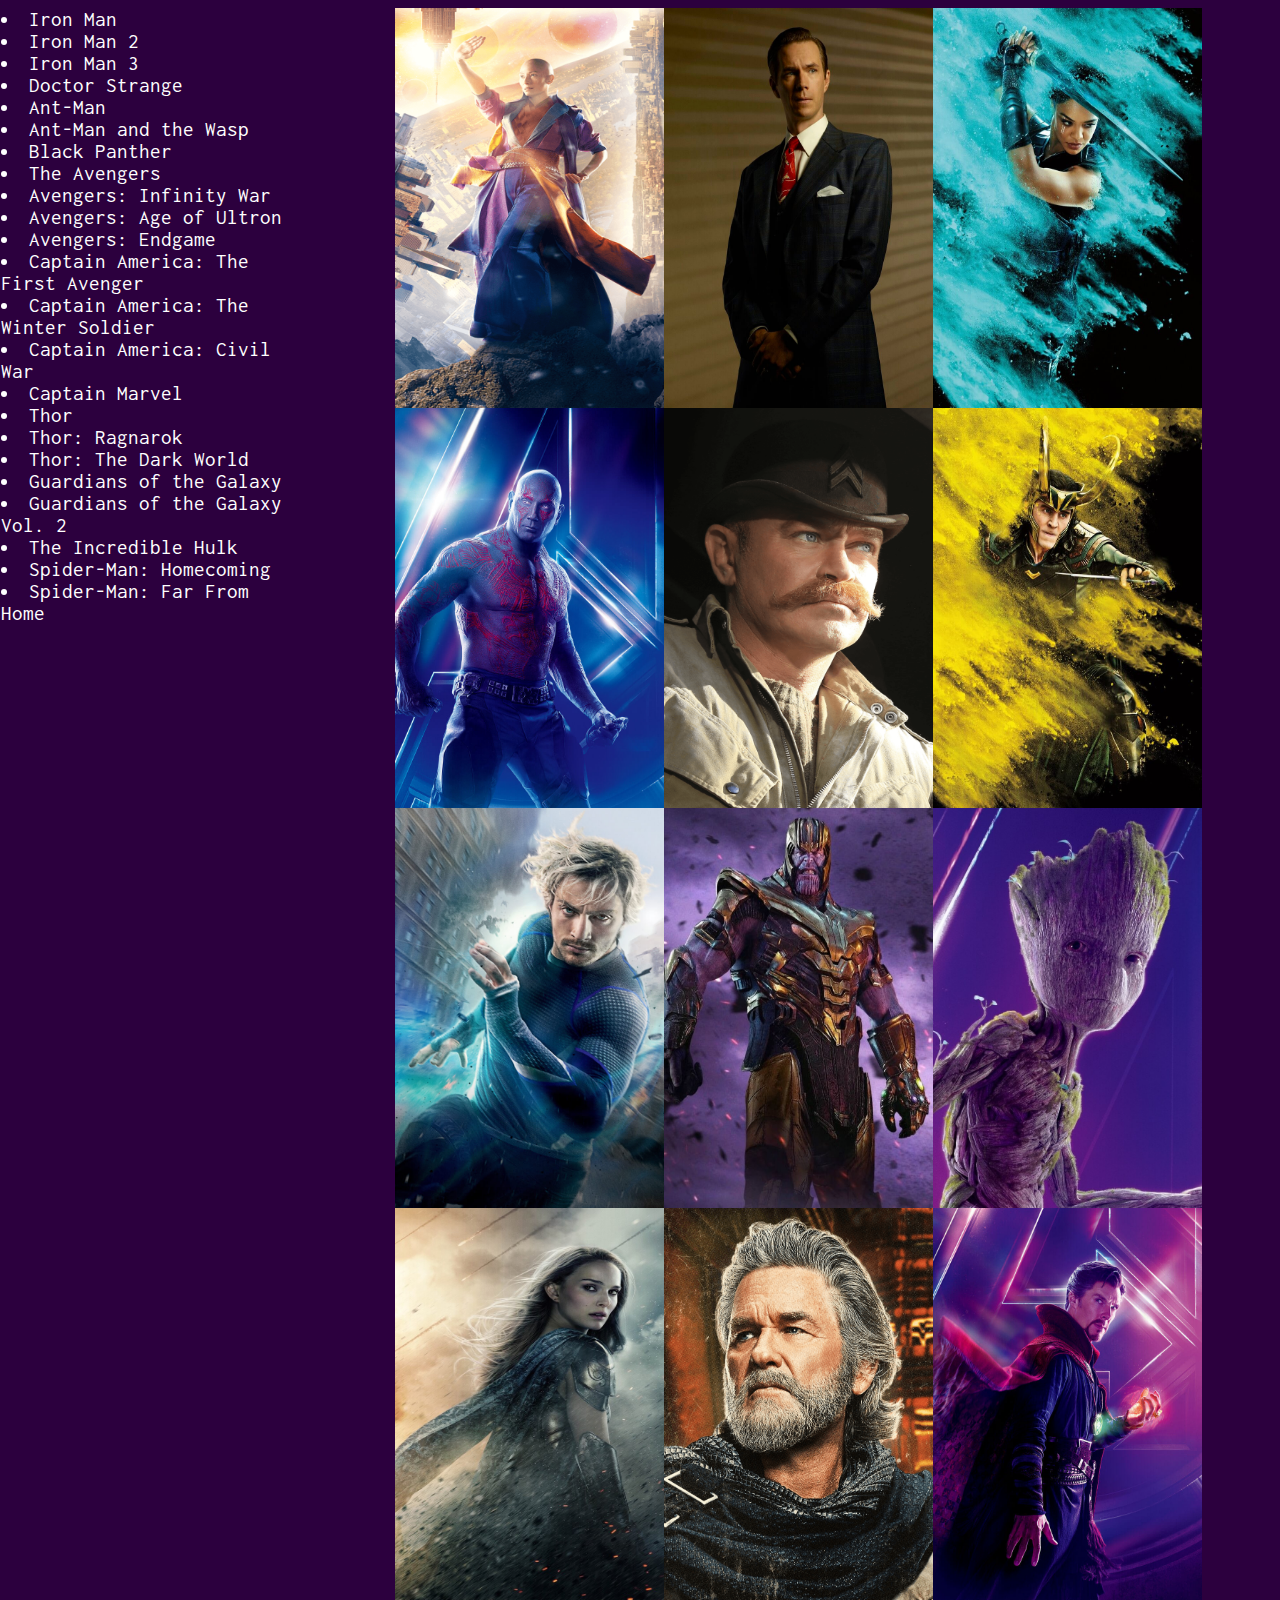
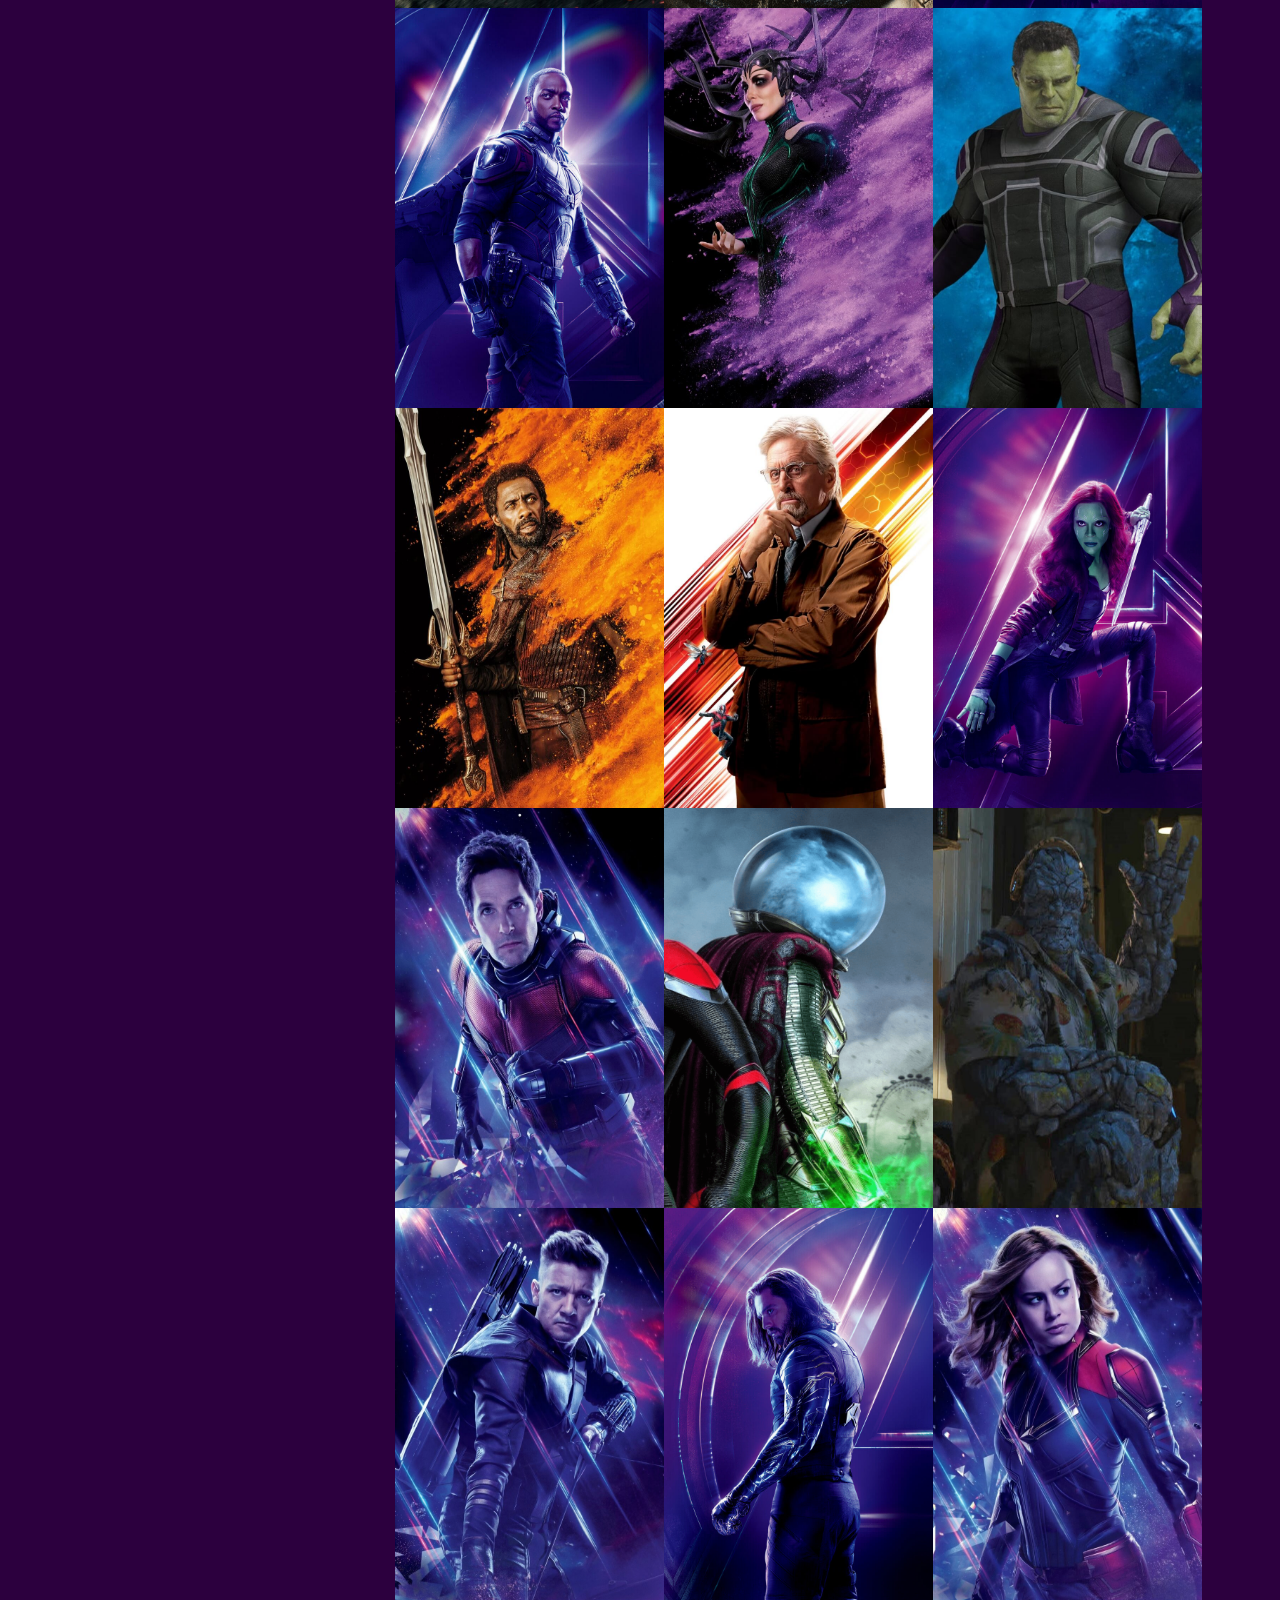
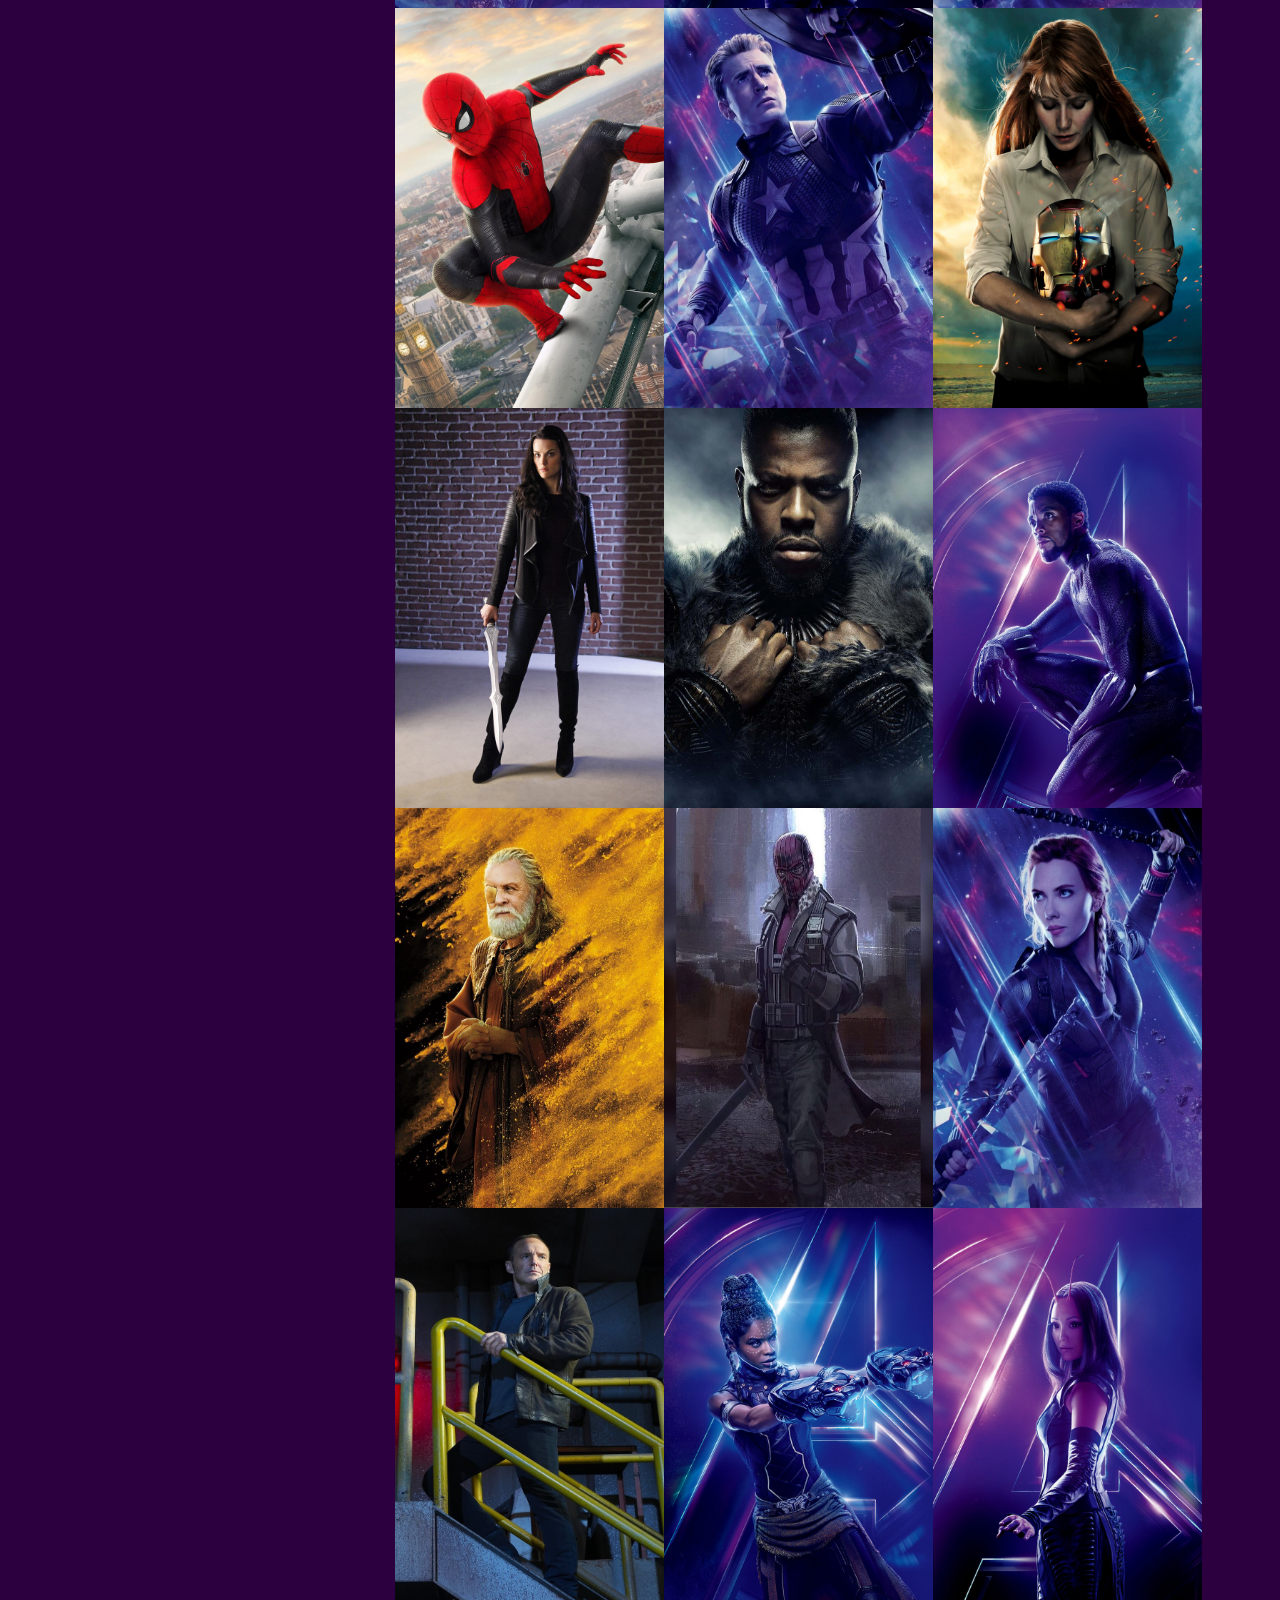
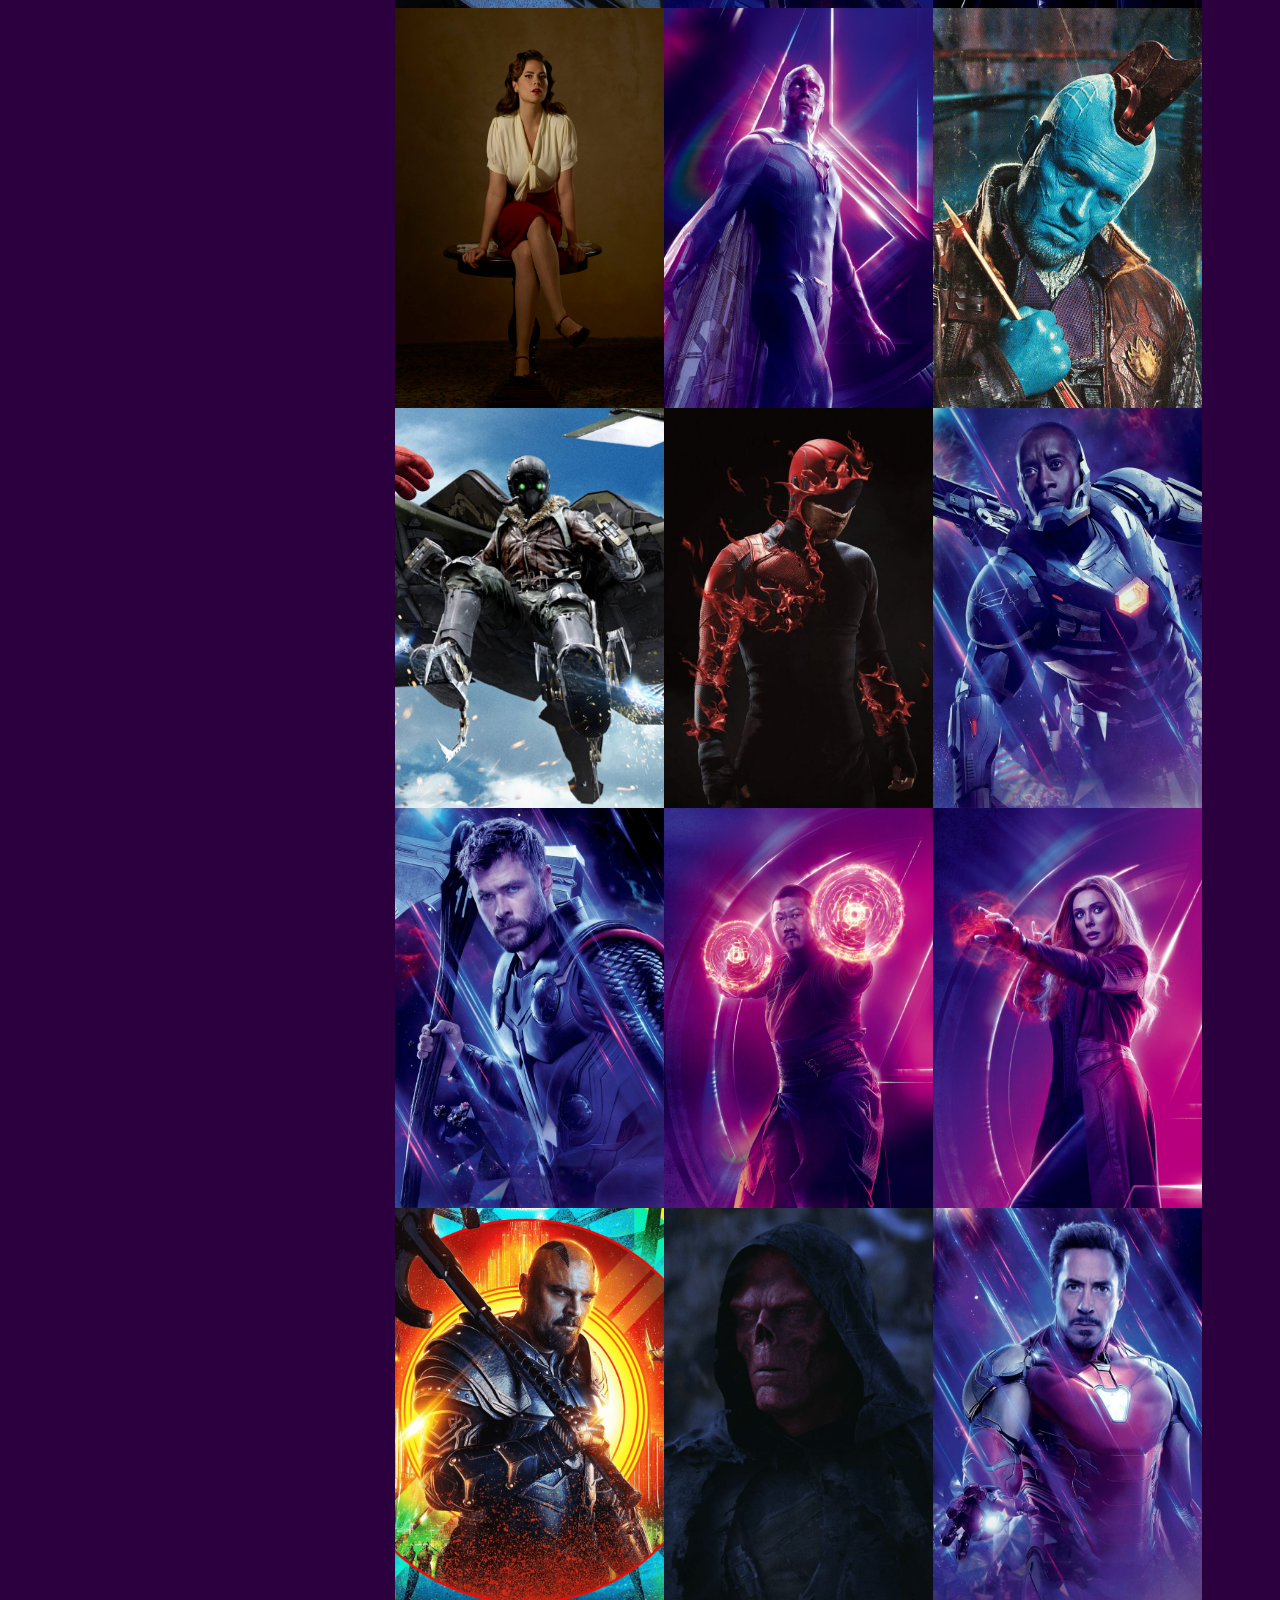
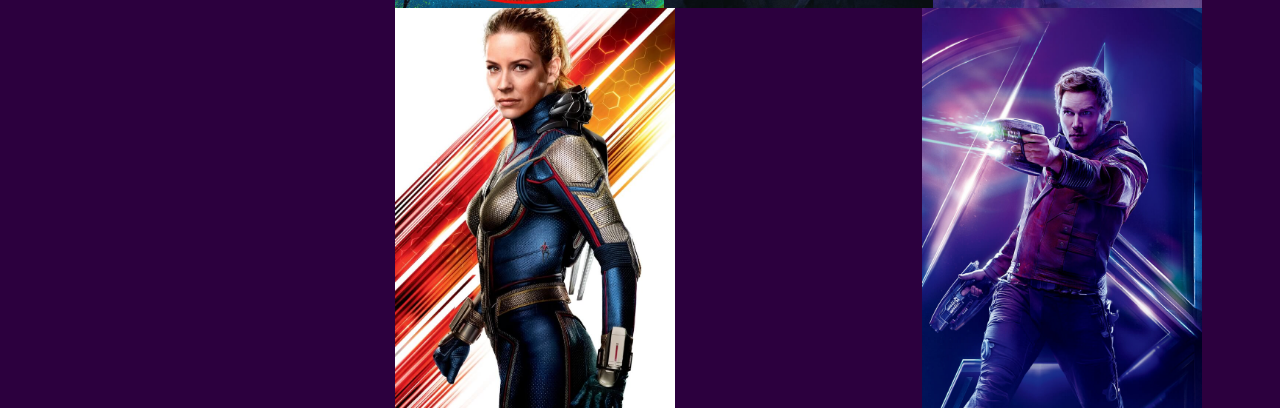
==== commit b3a16a5d: "bonus / marvel heroes" ====
--- a/index.html
+++ b/index.html
@@ -4,7 +4,8 @@
     <meta name="viewport" content="width=device-width, initial-scale=1.0">
     <link href="https://fonts.googleapis.com/css2?family=Inconsolata:wght@300&display=swap" rel="stylesheet">
     <link rel="stylesheet" href="./css/index.css">
-    <title>Document</title>
+    <link rel="shortcut icon" href="./dbimage/miscellaneous.png">
+    <title>Marvel Heroes</title>
 </head>
 <body>
     <div class="show">
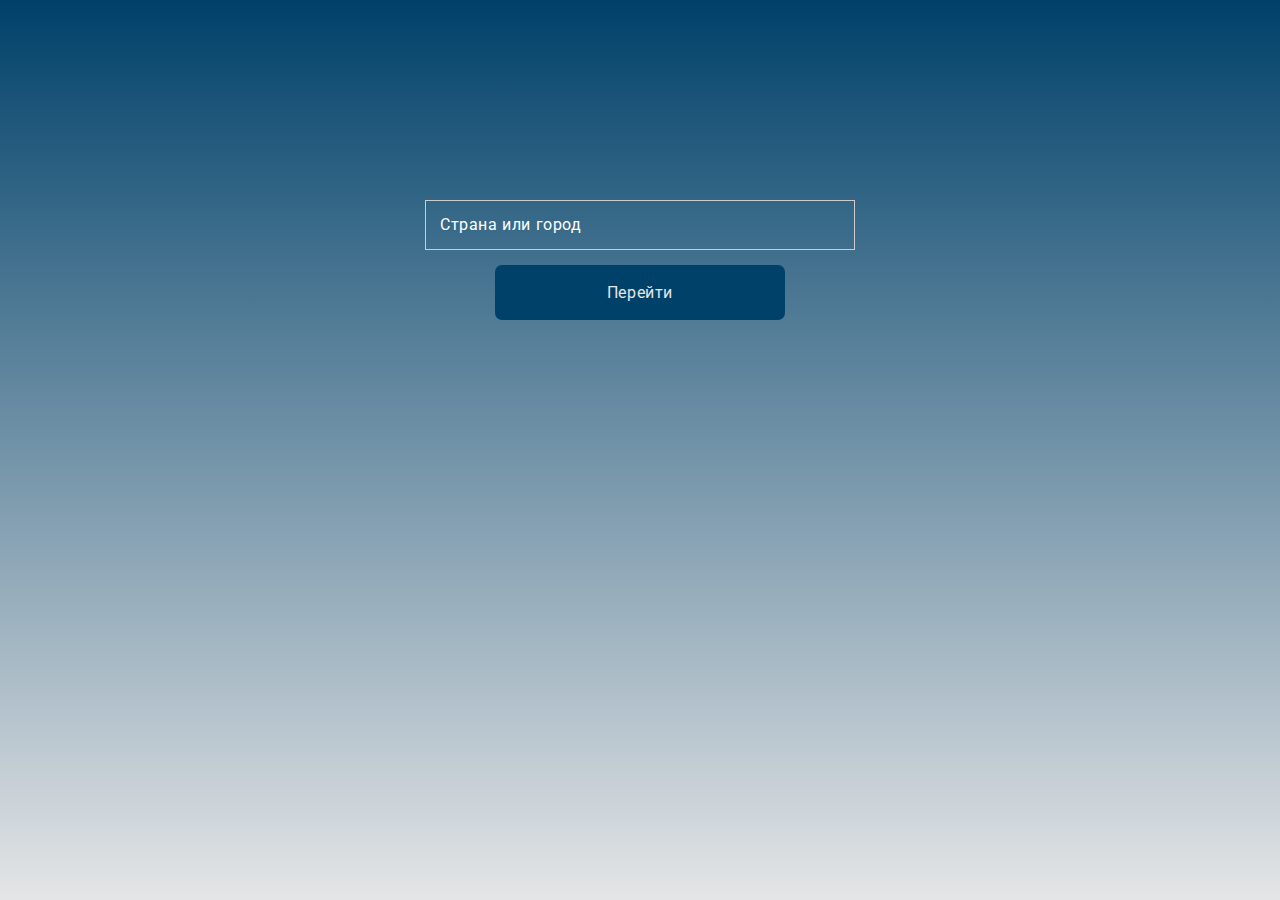
==== commit 1537a711: "insane / 08.05.20" ====
--- a/index.html
+++ b/index.html
@@ -1,50 +1,45 @@
-<html lang="en">
-<head>
-    <meta charset="UTF-8">
-    <meta name="viewport" content="width=device-width, initial-scale=1.0">
-    <link href="https://fonts.googleapis.com/css2?family=Inconsolata:wght@300&display=swap" rel="stylesheet">
-    <link rel="stylesheet" href="./css/index.css">
-    <link rel="shortcut icon" href="./dbimage/miscellaneous.png">
-    <title>Marvel Heroes</title>
-</head>
-<body>
-    <div class="show">
-        <div class="slash"></div>
-        <div class="slash"></div>
-        <div class="slash"></div>
-    </div>
-    <div class="categories">
-        <li class = 'movie' film = 'Iron Man'>Iron Man</li>
-        <li class = 'movie' film = 'Iron Man 2'>Iron Man 2</li>
-        <li class = 'movie' film = 'Iron Man 3'>Iron Man 3</li>
-        <li class = 'movie' film = 'Doctor Strange'>Doctor Strange</li>
-        <li class = 'movie' film = 'Ant-Man'>Ant-Man</li>
-        <li class = 'movie' film = 'Ant-Man and the Wasp'>Ant-Man and the Wasp</li>
-        <li class = 'movie' film = 'Black Panther'>Black Panther</li>
-        <li class = 'movie' film = 'The Avengers'>The Avengers</li>
-        <li class = 'movie' film = 'Avengers: Infinity War'>Avengers: Infinity War</li>
-        <li class = 'movie' film = 'Avengers: Age of Ultron'>Avengers: Age of Ultron</li>
-        <li class = 'movie' film = 'Avengers: Endgame'>Avengers: Endgame</li>
-        <li class = 'movie' film = 'Captain America: The First Avenger'>Captain America: The First Avenger</li>
-        <li class = 'movie' film = 'Captain America: The Winter Soldier'>Captain America: The Winter Soldier</li>
-        <li class = 'movie' film = 'Captain America: Civil War'>Captain America: Civil War</li>
-        <li class = 'movie' film = 'Captain Marvel'>Captain Marvel</li>
-        <li class = 'movie' film = 'Thor'>Thor</li>
-        <li class = 'movie' film = 'Thor: Ragnarok'>Thor: Ragnarok</li>
-        <li class = 'movie' film = 'Thor: The Dark World'>Thor: The Dark World</li>
-        <li class = 'movie' film = 'Guardians of the Galaxy'>Guardians of the Galaxy</li>
-        <li class = 'movie' film = 'Guardians of the Galaxy Vol. 2'>Guardians of the Galaxy Vol. 2</li>
-        <li class = 'movie' film = 'The Incredible Hulk'>The Incredible Hulk</li>
-        <li class = 'movie' film = 'Spider-Man: Homecoming'>Spider-Man: Homecoming</li>
-        <li class = 'movie' film = 'Spider-Man: Far From Home'>Spider-Man: Far From Home</li>
-        
-
-    </div>
-    <div class="collection">
-        <div class="cards"></div>
-        
-
-    </div>
-    <script src="script.js"></script>
-</body>
+<!DOCTYPE html>
+<html lang="ru">
+
+<head>
+  <meta charset="UTF-8">
+  <meta name="viewport" content="width=device-width, initial-scale=1.0">
+  <meta http-equiv="X-UA-Compatible" content="ie=edge">
+  <link href="https://fonts.googleapis.com/css?family=Roboto:400,700&display=swap" rel="stylesheet">
+  <link rel="stylesheet" href="css/style.css">
+  <title>Document</title>
+</head>
+
+<body>
+  <section class="main">
+    <div class="input-cities">
+      <input id="select-cities" type="text" placeholder="">
+      <div class="close-button"></div>
+      <label class="label" for="select-cities">Страна или город</label>
+      <span class="focus-border"><i></i></span>
+      <div class="dropdown">
+        <div class="dropdown-lists">
+          <div class="dropdown-lists__list dropdown-lists__list--default">
+            <div class="dropdown-lists__col">
+              
+            </div>
+          </div>
+          <div class="dropdown-lists__list dropdown-lists__list--select">
+            <div class="dropdown-lists__col">
+              
+            </div>
+          </div>
+          <div class="dropdown-lists__list dropdown-lists__list--autocomplete">
+            <div class="dropdown-lists__col">
+              
+            </div>
+          </div>
+        </div>
+      </div>
+      <a class="button" href="#">Перейти</a>
+    </div>
+  </section>
+  <script src="./db_cities.js"></script>
+</body>
+
 </html>--- a/css/style.css
+++ b/css/style.css
@@ -0,0 +1,224 @@
+* {
+  -webkit-box-sizing: border-box;
+          box-sizing: border-box;
+  margin: 0;
+  padding: 0;
+  list-style-type: none;
+}
+
+input:focus {
+  outline: none;
+}
+
+body {
+  font-family: 'Roboto', sans-serif;
+  font-weight: 400;
+}
+
+body .main {
+  min-height: 100vh;
+  display: -webkit-box;
+  display: -ms-flexbox;
+  display: flex;
+  -webkit-box-pack: center;
+      -ms-flex-pack: center;
+          justify-content: center;
+  background: #00416A;
+  background: -webkit-gradient(linear, left top, left bottom, from(#00416A), to(#E4E5E6));
+  background: linear-gradient(to bottom, #00416A, #E4E5E6);
+}
+
+body .main .input-cities {
+  width: 430px;
+  height: 50px;
+  margin: 200px auto 0 auto;
+  letter-spacing: 0.6px;
+  position: relative;
+}
+
+body .main .input-cities #select-cities {
+  border: 1px solid #ccc;
+  padding: 7px 14px;
+  -webkit-transition: 0.4s;
+  transition: 0.4s;
+  background: transparent;
+  width: 100%;
+  height: 100%;
+  font-size: 18px;
+  color: #00416A;
+}
+
+body .main .input-cities #select-cities:focus ~ .label {
+  top: -25px;
+  left: 0;
+  color: #00416A;
+}
+
+body .main .input-cities .close-button {
+  position: absolute;
+  right: 0;
+  top: 0;
+  width: 50px;
+  height: 50px;
+  z-index: 50;
+  display: none;
+  cursor: pointer;
+}
+
+body .main .input-cities .close-button:after,
+body .main .input-cities .close-button:before {
+  content: "";
+  position: absolute;
+  top: 23px;
+  left: 16px;
+  width: 20px;
+  height: 3px;
+  background-color: #00416A;
+}
+
+body .main .input-cities .close-button:after {
+  -webkit-transform: rotate(45deg);
+          transform: rotate(45deg);
+}
+
+body .main .input-cities .close-button:before {
+  -webkit-transform: rotate(-45deg);
+          transform: rotate(-45deg);
+}
+
+body .main .input-cities label {
+  position: absolute;
+  top: 15px;
+  left: 15px;
+  color: #fff;
+}
+
+.button {
+  width: 100%;
+  max-width: 290px;
+  height: 55px;
+  background: #00416A;
+  display: block;
+  text-align: center;
+  padding-top: 18px;
+  color: #E4E5E6;
+  text-decoration: none;
+  border-radius: 7px;
+  margin: 15px auto;
+  cursor: pointer;
+}
+
+.button:hover {
+  background: #00609d;
+  -webkit-transition: all .5s ease;
+  transition: all .5s ease;
+}
+
+.dropdown {
+  width: 100%;
+  background: #fff;
+  max-height: 300px;
+  overflow: auto;
+}
+
+.dropdown-lists {
+  width: 100%;
+  display: -webkit-box;
+  display: -ms-flexbox;
+  display: flex;
+}
+
+.dropdown-lists__list {
+  width: 100%;
+}
+
+.dropdown-lists__list--select {
+  display: none;
+}
+
+.dropdown-lists__list--autocomplete {
+  display: none;
+}
+
+.dropdown-lists__total-line, .dropdown-lists__line {
+  display: -webkit-box;
+  display: -ms-flexbox;
+  display: flex;
+  -webkit-box-pack: justify;
+      -ms-flex-pack: justify;
+          justify-content: space-between;
+  padding: 5px 15px;
+  cursor: pointer;
+}
+
+.dropdown-lists__country {
+  font-weight: 700;
+  font-size: 18px;
+}
+
+.dropdown-lists__count {
+  font-style: italic;
+}
+
+.dropdown-lists__city--ip {
+  color: orange;
+}
+
+.dropdown-lists__countryBlock {
+  margin: 10px 0;
+}
+
+#select-cities ~ .focus-border:before,
+#select-cities ~ .focus-border:after {
+  content: "";
+  position: absolute;
+  top: 0;
+  left: 0;
+  width: 0;
+  height: 2px;
+  background-color: #00416A;
+  -webkit-transition: 0.3s;
+  transition: 0.3s;
+}
+
+#select-cities ~ .focus-border:after {
+  top: auto;
+  bottom: 0;
+  left: auto;
+  right: 0;
+}
+
+#select-cities ~ .focus-border i:before,
+#select-cities ~ .focus-border i:after {
+  content: "";
+  position: absolute;
+  top: 0;
+  left: 0;
+  width: 2px;
+  height: 0;
+  background-color: #00416A;
+  -webkit-transition: 0.4s;
+  transition: 0.4s;
+}
+
+#select-cities ~ .focus-border i:after {
+  left: auto;
+  right: 0;
+  top: auto;
+  bottom: 0;
+}
+
+#select-cities:focus ~ .focus-border:before,
+#select-cities:focus ~ .focus-border:after {
+  width: 100%;
+  -webkit-transition: 0.3s;
+  transition: 0.3s;
+}
+
+#select-cities:focus ~ .focus-border i:before,
+#select-cities:focus ~ .focus-border i:after {
+  height: 100%;
+  -webkit-transition: 0.4s;
+  transition: 0.4s;
+}
+/*# sourceMappingURL=style.css.map */